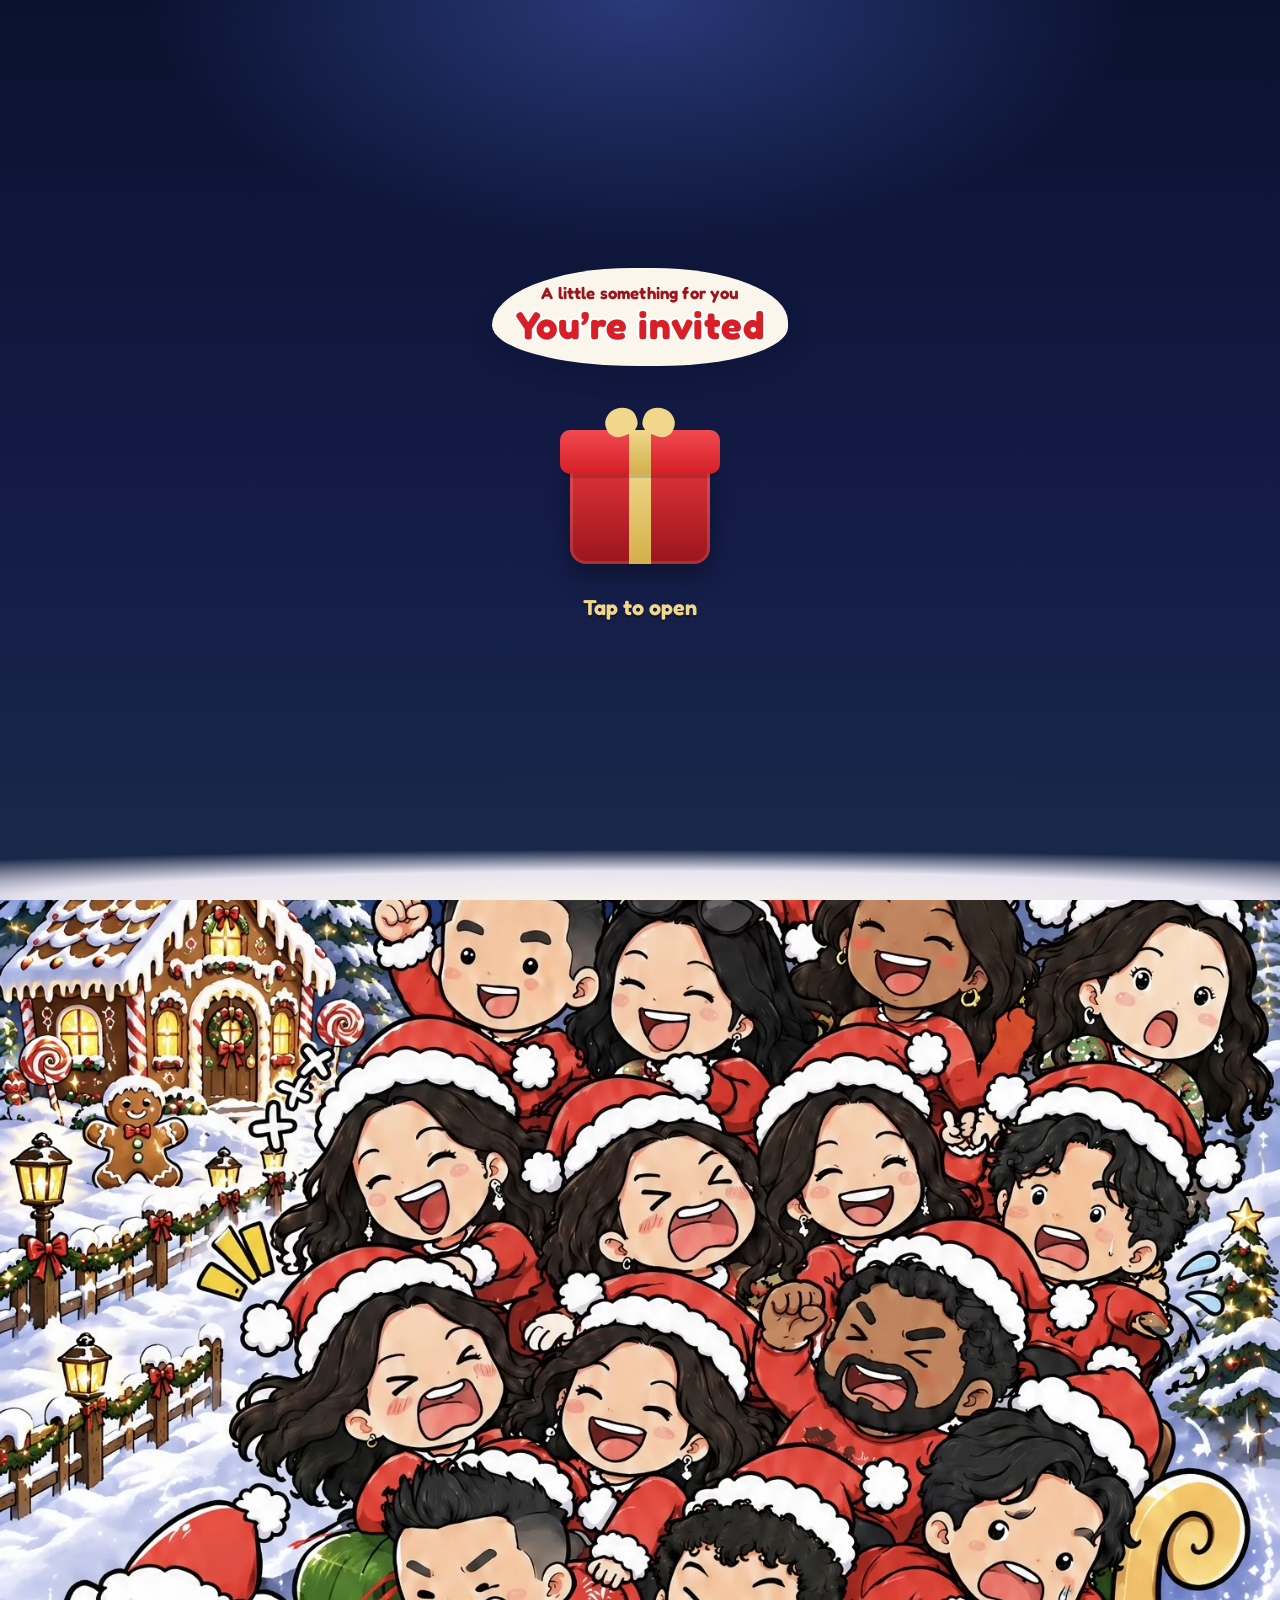
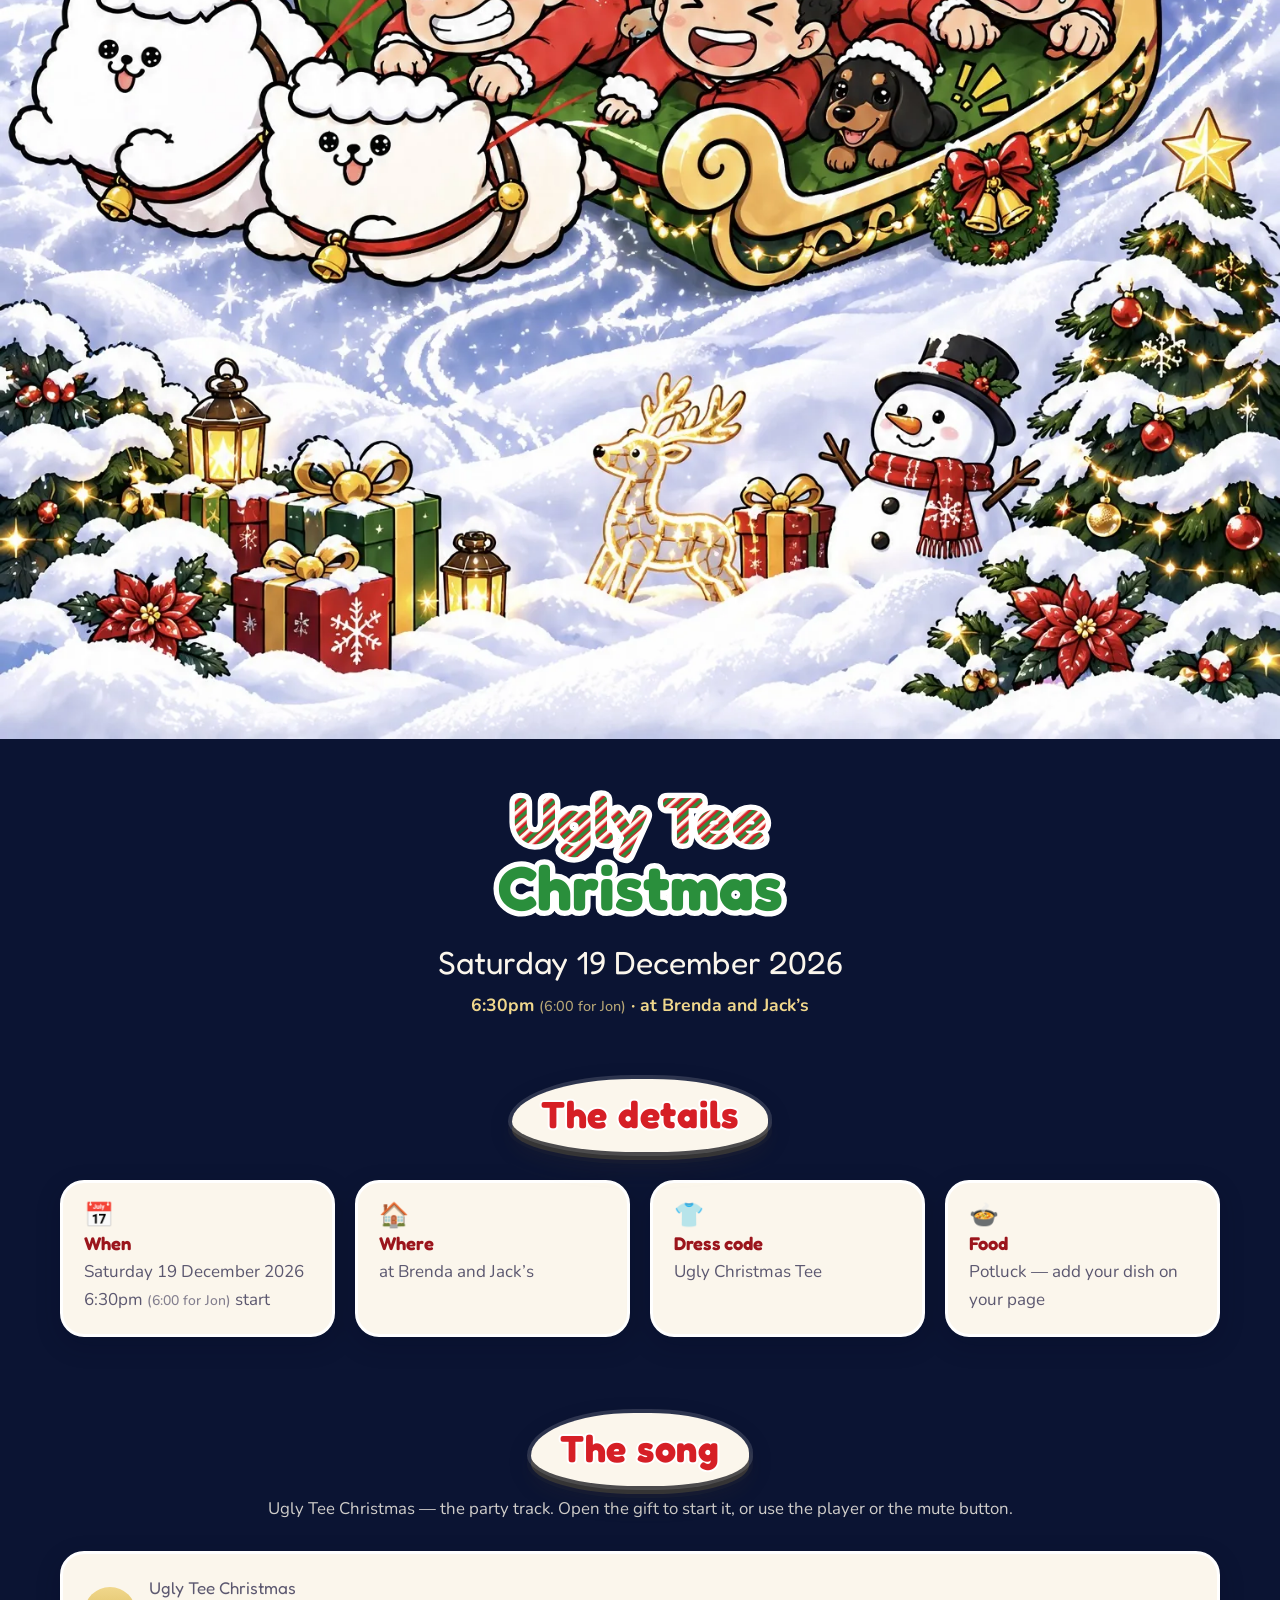
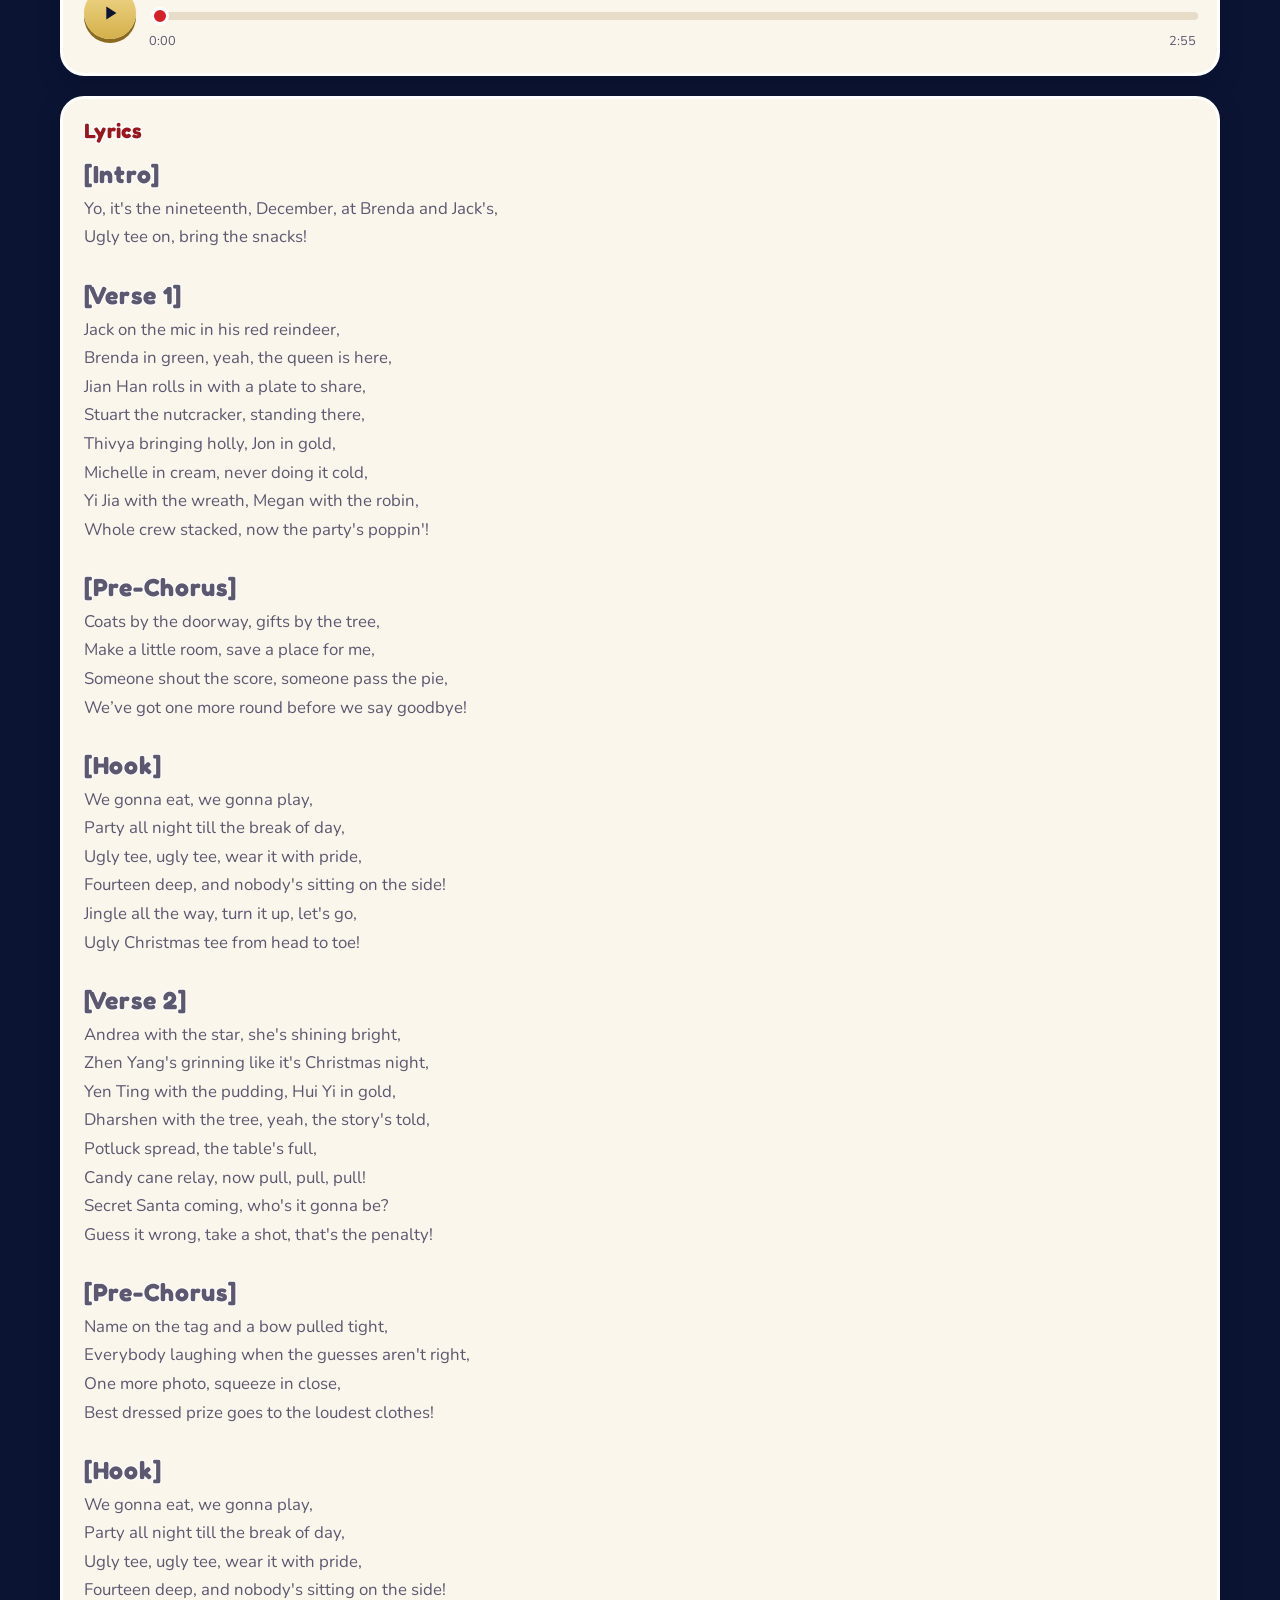
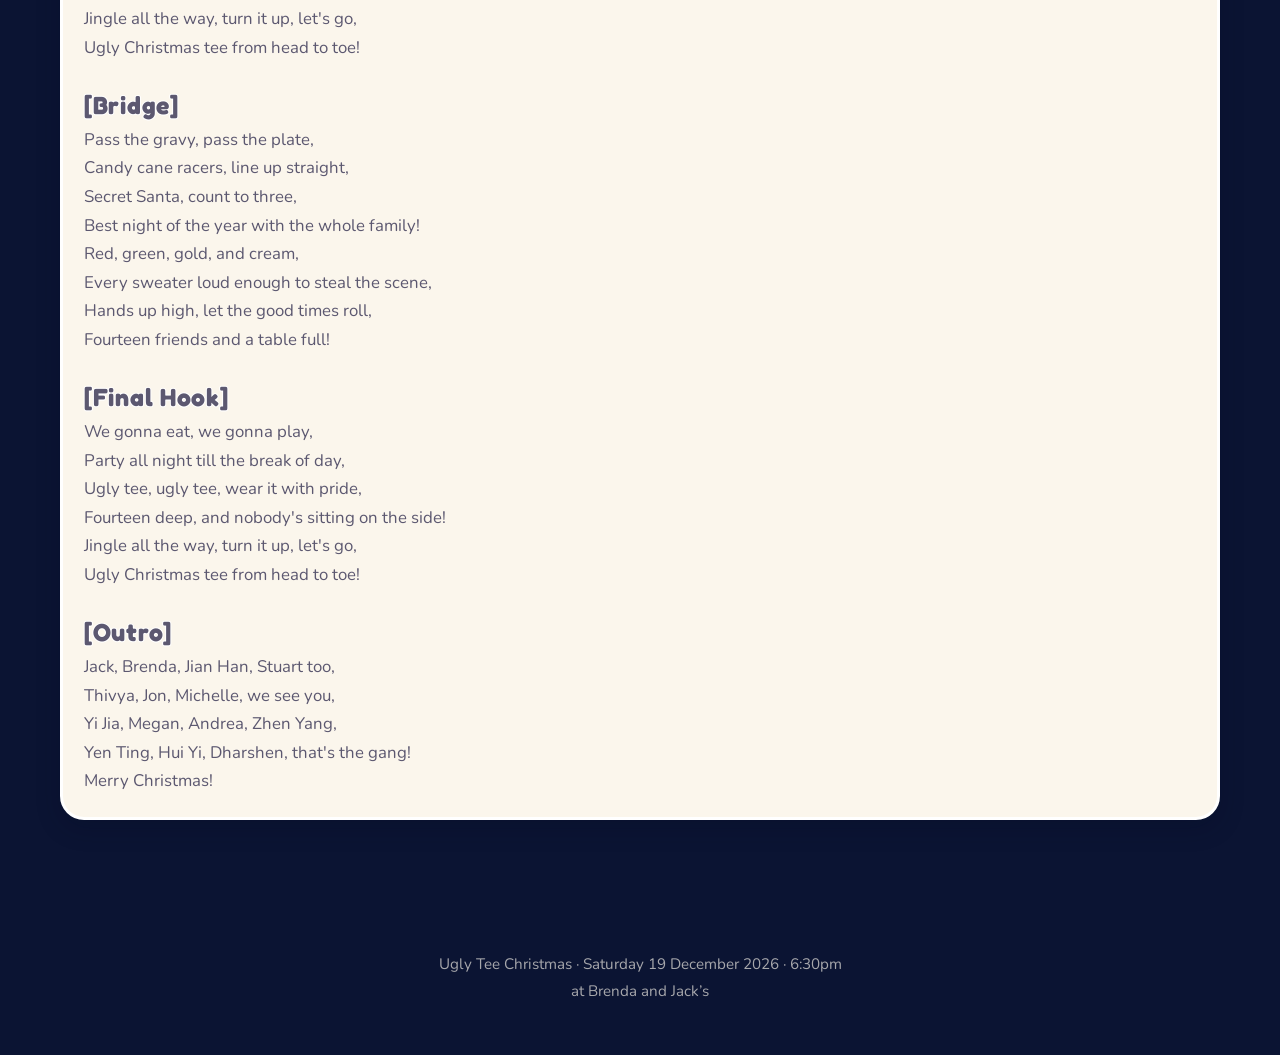
==== index.html @ 48833760 "Add collectible character cards and guest likes" ====
<!DOCTYPE html>
<html lang="en">
<head>
  <meta charset="utf-8">
  <meta name="viewport" content="width=device-width, initial-scale=1">
  <meta name="robots" content="noindex, nofollow">
  <link rel="canonical" href="https://jackkerhere.github.io/ugly-tee-xmas/">
  <meta name="theme-color" content="#0b1433">
  <title>Ugly Tee Christmas — 19 Dec 2026, 6:30pm, at Brenda and Jack’s</title>
  <meta name="description" content="You’re invited to an Ugly Christmas Tee potluck on Saturday 19 December 2026 at 6:30pm, at Brenda and Jack’s.">
  <meta property="og:type" content="website">
  <meta property="og:url" content="https://jackkerhere.github.io/ugly-tee-xmas/">
  <meta property="og:title" content="Ugly Tee Christmas — 19 Dec 2026, 6:30pm, at Brenda and Jack’s">
  <meta property="og:description" content="You’re invited to an Ugly Christmas Tee potluck on Saturday 19 December 2026 at 6:30pm, at Brenda and Jack’s.">
  <meta property="og:image" content="https://jackkerhere.github.io/ugly-tee-xmas/assets/images/og-sledge.jpg">
  <meta name="twitter:card" content="summary_large_image">
  <meta name="twitter:title" content="Ugly Tee Christmas — 19 Dec 2026, 6:30pm, at Brenda and Jack’s">
  <meta name="twitter:description" content="You’re invited to an Ugly Christmas Tee potluck on Saturday 19 December 2026 at 6:30pm, at Brenda and Jack’s.">
  <meta name="twitter:image" content="https://jackkerhere.github.io/ugly-tee-xmas/assets/images/og-sledge.jpg">
  <link rel="preconnect" href="https://fonts.googleapis.com">
  <link rel="preconnect" href="https://fonts.gstatic.com" crossorigin>
  <link href="https://fonts.googleapis.com/css2?family=Fredoka:wght@400;500;600;700&family=Nunito:ital,wght@0,400;0,600;0,700;1,400&display=swap" rel="stylesheet">
  <link rel="stylesheet" href="assets/css/styles.css?v=20261121-character-cards">
  <link rel="icon" href="assets/images/favicon.svg" type="image/svg+xml">
  <link rel="icon" href="assets/images/favicon-32.png" sizes="32x32" type="image/png">
  <link rel="apple-touch-icon" href="assets/images/apple-touch-icon.png">
</head>
<body class="page-home">
  <a class="skip" href="#main">Skip to content</a>
  <div class="sky" aria-hidden="true"></div>
  <div class="stars" aria-hidden="true"></div>
  <div class="snow" aria-hidden="true"></div>

  <div class="wrap">
  <div id="gift-screen" class="gift-screen" role="dialog" aria-label="Open your invitation">
    <div class="gift-ground" aria-hidden="true"></div>
    <div class="gift-inner">
      <div class="gift-cloud">
        <p class="display" id="gift-greeting" style="font-size:1.05rem;color:var(--red-deep);margin:0">A little something for you</p>
        <h2 class="outline-red" style="font-size:clamp(1.8rem,6vw,2.4rem);-webkit-text-stroke:4px #fff">You’re invited</h2>
      </div>
      <button class="gift-open" id="gift-open" type="button" aria-label="Tap to open your invitation">
        <div class="gift-box" aria-hidden="true">
          <span class="bow"></span>
          <span class="lid"></span>
          <span class="box-body"></span>
        </div>
        <span class="gift-cta">Tap to open</span>
      </button>
    </div>
  </div>
  <header class="site-header">
    <div class="nav-inner">
      <a class="brand" href="index.html">
        <img class="brand-mark" src="assets/images/favicon.svg" width="36" height="36" alt="">
        <span class="brand-name">Ugly Tee Christmas</span>
      </a>
      <nav class="site-nav" aria-label="Primary">
        <a href="index.html" aria-current="page">Home</a>
        <a href="itinerary.html">Itinerary</a>
        <a href="menu.html">Menu</a>
        <a href="game.html">Game</a>
        <a href="me.html">My page <span class="nav-unread" hidden></span><span class="soon">private</span></a>
      </nav>
    </div>
  </header>

  <main id="main">
    <section class="hero-bleed" id="home">
      <div class="poster-frame reveal">
        <picture>
          <source type="image/webp" srcset="assets/images/sledge-600.webp 600w, assets/images/sledge-800.webp 800w, assets/images/sledge-1200.webp 1200w, assets/images/sledge-1520.webp 1520w" sizes="100vw">
          <img src="assets/images/sledge-1520.jpg" srcset="assets/images/sledge-600.jpg 600w, assets/images/sledge-800.jpg 800w, assets/images/sledge-1200.jpg 1200w, assets/images/sledge-1520.jpg 1520w" sizes="100vw" width="1520" height="2688" alt="Illustrated night-sky poster: fourteen friends in Santa hats packed onto a gold sledge pulled by two fluffy white dogs, with candy-cane 12/19 and Merry Christmas lettering." draggable="false">
        </picture>
      </div>
    </section>

    <section class="section hero-intro">
      <div class="hero-copy reveal">
        <h1 class="wordmark">
          <span class="visually-hidden">Ugly Tee Christmas</span>
          <svg viewBox="0 0 680 230" role="img" aria-hidden="true">
            <defs>
              <pattern id="candy-fill" width="16" height="16" patternUnits="userSpaceOnUse" patternTransform="rotate(-42)">
                <rect width="16" height="16" fill="#d61f26"/>
                <rect width="16" height="5" fill="#fff8ee"/>
                <rect y="9" width="16" height="5" fill="#2a8f3c"/>
              </pattern>
            </defs>
            <text x="340" y="100" text-anchor="middle" font-family="Fredoka, Trebuchet MS, sans-serif" font-weight="700" font-size="96" stroke="#ffffff" stroke-width="16" paint-order="stroke fill" fill="url(#candy-fill)" stroke-linejoin="round">Ugly Tee</text>
            <text x="340" y="200" text-anchor="middle" font-family="Fredoka, Trebuchet MS, sans-serif" font-weight="700" font-size="92" stroke="#ffffff" stroke-width="16" paint-order="stroke fill" fill="#2a8f3c" stroke-linejoin="round">Christmas</text>
          </svg>
        </h1>
        <p class="hero-date">Saturday 19 December 2026</p>
        <p class="hero-meta"><span class="time-when">6:30pm <span class="time-note">(6:00 for Jon)</span></span> · at Brenda and Jack’s</p>
      </div>
    </section>

    <section class="section" id="details">
      <div class="section-head reveal">
        <div class="cloud-title"><h2 class="outline-red" style="-webkit-text-stroke:4px #fff">The details</h2></div>
      </div>
      <div class="grid-4">
        <article class="card reveal" data-delay="0"><p class="icon" aria-hidden="true">📅</p><h3>When</h3><p>Saturday 19 December 2026<br><span class="time-when">6:30pm <span class="time-note">(6:00 for Jon)</span></span> start</p></article>
        <article class="card reveal" data-delay="80"><p class="icon" aria-hidden="true">🏠</p><h3>Where</h3><p>at Brenda and Jack’s</p></article>
        <article class="card reveal" data-delay="160"><p class="icon" aria-hidden="true">👕</p><h3>Dress code</h3><p>Ugly Christmas Tee</p></article>
        <article class="card reveal" data-delay="240"><p class="icon" aria-hidden="true">🍲</p><h3>Food</h3><p>Potluck — add your dish on your page</p></article>
      </div>
    </section>


    <section class="section" id="song">
      <div class="section-head reveal">
        <div class="cloud-title"><h2 class="outline-red" style="-webkit-text-stroke:4px #fff">The song</h2></div>
        <p class="lede">Ugly Tee Christmas — the party track. Open the gift to start it, or use the player or the mute button.</p>
      </div>
      <div class="card player-card reveal">
        <div class="player">
          <button class="player-btn" id="play-btn" type="button" aria-label="Play song"></button>
          <div class="player-track">
            <p class="player-title">Ugly Tee Christmas</p>
            <input class="seek" id="seek" type="range" min="0" max="100" value="0" step="0.1" aria-label="Seek">
            <div class="times"><span id="time-cur">0:00</span><span id="time-dur">0:00</span></div>
          </div>
        </div>
        <p class="player-missing" id="player-missing" hidden></p>
      </div>
      <article class="card lyrics reveal">
        <h3 class="outline-green" style="font-size:1.3rem;-webkit-text-stroke:3px #fff;margin-bottom:0.6rem">Lyrics</h3>
        <div class="lyrics-body">
          <p class="lyrics-label">[Intro]</p>
          <p class="lyrics-stanza">Yo, it&#x27;s the nineteenth, December, at Brenda and Jack&#x27;s,<br>
          Ugly tee on, bring the snacks!</p>
          <p class="lyrics-label">[Verse 1]</p>
          <p class="lyrics-stanza">Jack on the mic in his red reindeer,<br>
          Brenda in green, yeah, the queen is here,<br>
          Jian Han rolls in with a plate to share,<br>
          Stuart the nutcracker, standing there,<br>
          Thivya bringing holly, Jon in gold,<br>
          Michelle in cream, never doing it cold,<br>
          Yi Jia with the wreath, Megan with the robin,<br>
          Whole crew stacked, now the party&#x27;s poppin&#x27;!</p>
          <p class="lyrics-label">[Pre-Chorus]</p>
          <p class="lyrics-stanza">Coats by the doorway, gifts by the tree,<br>
          Make a little room, save a place for me,<br>
          Someone shout the score, someone pass the pie,<br>
          We’ve got one more round before we say goodbye!</p>
          <p class="lyrics-label">[Hook]</p>
          <p class="lyrics-stanza">We gonna eat, we gonna play,<br>
          Party all night till the break of day,<br>
          Ugly tee, ugly tee, wear it with pride,<br>
          Fourteen deep, and nobody&#x27;s sitting on the side!<br>
          Jingle all the way, turn it up, let&#x27;s go,<br>
          Ugly Christmas tee from head to toe!</p>
          <p class="lyrics-label">[Verse 2]</p>
          <p class="lyrics-stanza">Andrea with the star, she&#x27;s shining bright,<br>
          Zhen Yang&#x27;s grinning like it&#x27;s Christmas night,<br>
          Yen Ting with the pudding, Hui Yi in gold,<br>
          Dharshen with the tree, yeah, the story&#x27;s told,<br>
          Potluck spread, the table&#x27;s full,<br>
          Candy cane relay, now pull, pull, pull!<br>
          Secret Santa coming, who&#x27;s it gonna be?<br>
          Guess it wrong, take a shot, that&#x27;s the penalty!</p>
          <p class="lyrics-label">[Pre-Chorus]</p>
          <p class="lyrics-stanza">Name on the tag and a bow pulled tight,<br>
          Everybody laughing when the guesses aren&#x27;t right,<br>
          One more photo, squeeze in close,<br>
          Best dressed prize goes to the loudest clothes!</p>
          <p class="lyrics-label">[Hook]</p>
          <p class="lyrics-stanza">We gonna eat, we gonna play,<br>
          Party all night till the break of day,<br>
          Ugly tee, ugly tee, wear it with pride,<br>
          Fourteen deep, and nobody&#x27;s sitting on the side!<br>
          Jingle all the way, turn it up, let&#x27;s go,<br>
          Ugly Christmas tee from head to toe!</p>
          <p class="lyrics-label">[Bridge]</p>
          <p class="lyrics-stanza">Pass the gravy, pass the plate,<br>
          Candy cane racers, line up straight,<br>
          Secret Santa, count to three,<br>
          Best night of the year with the whole family!<br>
          Red, green, gold, and cream,<br>
          Every sweater loud enough to steal the scene,<br>
          Hands up high, let the good times roll,<br>
          Fourteen friends and a table full!</p>
          <p class="lyrics-label">[Final Hook]</p>
          <p class="lyrics-stanza">We gonna eat, we gonna play,<br>
          Party all night till the break of day,<br>
          Ugly tee, ugly tee, wear it with pride,<br>
          Fourteen deep, and nobody&#x27;s sitting on the side!<br>
          Jingle all the way, turn it up, let&#x27;s go,<br>
          Ugly Christmas tee from head to toe!</p>
          <p class="lyrics-label">[Outro]</p>
          <p class="lyrics-stanza">Jack, Brenda, Jian Han, Stuart too,<br>
          Thivya, Jon, Michelle, we see you,<br>
          Yi Jia, Megan, Andrea, Zhen Yang,<br>
          Yen Ting, Hui Yi, Dharshen, that&#x27;s the gang!<br>
          Merry Christmas!</p>
        </div>
      </article>
    </section>
  </main>
  <footer class="site-footer">
    <p>Ugly Tee Christmas · Saturday 19 December 2026 · 6:30pm</p>
    <p>at Brenda and Jack’s</p>
  </footer>

  </div>
  <audio id="site-song" src="assets/song.mp3" preload="auto" loop playsinline></audio>
  <button type="button" class="mute-fab" id="mute-fab" hidden aria-label="Mute song" aria-pressed="false"></button>
  <div class="resume-bar" id="resume-song" hidden>
    <button type="button" class="btn btn-gold" id="resume-song-btn">Tap to keep the music going</button>
  </div>
  <script src="assets/js/data.js?v=20261121-character-cards" defer></script>
  <script src="assets/js/adapters/mock.js?v=20261121-character-cards" defer></script>
  <script src="assets/js/adapters/supabase.js?v=20261121-character-cards" defer></script>
  <script src="assets/js/game.js?v=20261121-character-cards" defer></script>
  <script src="assets/js/main.js?v=20261121-tv-slideshow" defer></script>
</body>
</html>
---- assets/css/styles.css ----
/* Ugly Tee Christmas — shared styles. Preview only, not published. */
:root {
  --navy: #0b1433;
  --navy-2: #151e45;
  --navy-3: #1c2758;
  --red: #d61f26;
  --red-deep: #9b151c;
  --green: #2a8f3c;
  --green-deep: #17632a;
  --gold: #d4b04a;
  --gold-bright: #f0d78c;
  --cream: #fbf6ec;
  --cream-2: #f3ead8;
  --ink: #1a1630;
  --muted: #5c5870;
  --white: #fff;
  --outline: #fff;
  --shadow: 0 16px 40px rgba(6, 10, 30, 0.35);
  --shadow-soft: 0 8px 24px rgba(6, 10, 30, 0.22);
  --radius: 24px;
  --radius-sm: 16px;
  --ease: cubic-bezier(0.25, 0.1, 0.25, 1);
  --header-h: 75px;
  --pad: clamp(0.85rem, 2.2vw, 1.75rem);
  --max: 95vw;
  --font-display: "Fredoka", "Trebuchet MS", "Segoe UI", sans-serif;
  --font-body: "Nunito", "Segoe UI", system-ui, sans-serif;
}

*, *::before, *::after { box-sizing: border-box; }
html { scroll-behavior: smooth; scroll-padding-top: calc(var(--header-h) + 12px); }
html, body { margin: 0; padding: 0; }
body {
  font-family: var(--font-body);
  font-size: 1.0625rem;
  line-height: 1.6;
  color: var(--cream);
  background: var(--navy);
  min-height: 100vh;
  overflow-x: hidden;
}
img { max-width: 100%; height: auto; display: block; }
a { color: var(--gold-bright); }
button, input, select, textarea { font: inherit; }
h1, h2, h3, .display {
  font-family: var(--font-display);
  font-weight: 650;
  line-height: 1.15;
  letter-spacing: 0.01em;
  margin: 0;
}

.skip {
  position: absolute;
  left: 12px;
  top: -40px;
  z-index: 100;
  background: var(--gold);
  color: var(--navy);
  padding: 8px 14px;
  border-radius: 8px;
  text-decoration: none;
}
.skip:focus { top: 12px; }

/* Night sky + stars + snow */
.sky {
  position: fixed;
  inset: 0;
  z-index: 0;
  pointer-events: none;
  background:
    radial-gradient(ellipse 80% 50% at 50% -10%, #2a3a7a 0%, transparent 60%),
    radial-gradient(circle at 82% 12%, rgba(240, 215, 140, 0.18), transparent 28%),
    linear-gradient(180deg, #0a1230 0%, #141c48 45%, #0e1838 100%);
}
.stars, .snow { position: fixed; inset: 0; pointer-events: none; z-index: 1; overflow: hidden; }
.star {
  position: absolute;
  width: 2px;
  height: 2px;
  background: #fff;
  border-radius: 50%;
  opacity: 0.75;
  box-shadow: 0 0 6px rgba(255,255,255,0.8);
}
.star.lg { width: 3px; height: 3px; }
.flake {
  position: absolute;
  top: -10px;
  color: rgba(255,255,255,0.85);
  font-size: 10px;
  animation: fall var(--dur, 14s) linear infinite;
  animation-delay: var(--delay, 0s);
  opacity: 0.7;
}
@keyframes fall {
  0% { transform: translate3d(0, -10vh, 0); opacity: 0; }
  10% { opacity: 0.7; }
  100% { transform: translate3d(var(--drift, 20px), 110vh, 0); opacity: 0.2; }
}

.wrap { position: relative; z-index: 2; }

/* Header / tabs */
.site-header {
  position: sticky;
  top: 0;
  z-index: 20;
  padding: 10px var(--pad) 12px;
  background: linear-gradient(180deg, rgba(11,20,51,0.92), rgba(11,20,51,0.78));
  backdrop-filter: blur(14px);
  -webkit-backdrop-filter: blur(14px);
  border-bottom: 1px solid rgba(212,176,74,0.18);
}
.nav-inner {
  max-width: var(--max);
  margin: 0 auto;
  display: flex;
  align-items: center;
  gap: 16px;
  min-height: 52px;
}
.brand {
  display: flex;
  align-items: center;
  gap: 10px;
  text-decoration: none;
  color: var(--cream);
  flex: 0 0 auto;
}
.brand-mark {
  width: 36px;
  height: 36px;
  border-radius: 10px;
}
.brand-name {
  font-family: var(--font-display);
  font-weight: 600;
  font-size: 0.95rem;
  color: var(--gold-bright);
  white-space: nowrap;
}
.site-nav {
  display: flex;
  flex-wrap: wrap;
  gap: 6px;
  margin-left: auto;
  justify-content: flex-end;
}
.site-nav a {
  display: inline-flex;
  align-items: center;
  justify-content: center;
  min-height: 44px;
  padding: 0 14px;
  border-radius: 999px;
  text-decoration: none;
  color: var(--cream);
  font-family: var(--font-display);
  font-weight: 500;
  font-size: 0.95rem;
  background: transparent;
  border: 1px solid transparent;
  transition: transform 200ms var(--ease), background 200ms var(--ease), color 200ms var(--ease), box-shadow 200ms var(--ease), border-color 200ms var(--ease);
}
.site-nav a:hover {
  transform: translateY(-2px);
  background: rgba(255,255,255,0.08);
  border-color: rgba(240,215,140,0.35);
}
.site-nav a:active { transform: scale(0.98); }
.site-nav a[aria-current="page"] {
  background: var(--cream);
  color: var(--navy);
  box-shadow: 0 4px 14px rgba(0,0,0,0.2);
}
.site-nav a:focus-visible,
.btn:focus-visible,
.gift-open:focus-visible,
.player-btn:focus-visible {
  outline: 3px solid var(--gold-bright);
  outline-offset: 3px;
}
.nav-unread {
  display: inline-flex;
  align-items: center;
  justify-content: center;
  min-width: 1.2rem;
  height: 1.2rem;
  margin-left: 6px;
  padding: 0 0.28rem;
  border-radius: 999px;
  background: var(--red);
  color: #fff;
  font-family: var(--font-display);
  font-size: 0.7rem;
  font-weight: 700;
  line-height: 1;
  box-shadow: 0 0 0 2px rgba(11, 20, 51, 0.35);
}
.nav-unread[hidden] { display: none; }
.site-nav a[aria-current="page"] .nav-unread {
  box-shadow: 0 0 0 2px #fff;
}
.soon {
  display: inline-block;
  margin-left: 6px;
  font-size: 0.65rem;
  letter-spacing: 0.06em;
  text-transform: uppercase;
  background: rgba(212,176,74,0.2);
  color: var(--gold-bright);
  border-radius: 999px;
  padding: 2px 7px;
  font-weight: 600;
}
.site-nav a[aria-current="page"] .soon {
  background: rgba(11,20,51,0.12);
  color: var(--red-deep);
}

/* Layout */
main { padding-bottom: 4rem; }
.section {
  max-width: var(--max);
  margin: 0 auto;
  padding: 3.25rem var(--pad) 1.5rem;
}
.section-head {
  display: flex;
  flex-direction: column;
  align-items: center;
  text-align: center;
  margin-bottom: 1.75rem;
  gap: 0.6rem;
}
.cloud-title {
  position: relative;
  display: inline-block;
  background: var(--cream);
  color: var(--ink);
  padding: 0.85rem 1.8rem 1rem;
  border-radius: 50% 48% 46% 52% / 62% 58% 42% 44%;
  box-shadow: var(--shadow-soft), 0 0 0 4px rgba(255,255,255,0.15);
  filter: drop-shadow(0 8px 0 rgba(212,176,74,0.25));
}
.cloud-title h2, .cloud-title h1 {
  font-size: clamp(1.6rem, 4vw, 2.35rem);
}
.lede {
  max-width: 54rem;
  margin: 0 auto;
  color: rgba(251,246,236,0.82);
  font-size: 1.05rem;
}

/* Outlined display type (poster-like) */
.outline-red, .outline-green, .outline-gold, .candy-text {
  font-family: var(--font-display);
  font-weight: 700;
  -webkit-text-stroke: 5px #fff;
  paint-order: stroke fill;
  letter-spacing: 0.02em;
}
.outline-red { color: var(--red); }
.outline-green { color: var(--green); }
.outline-gold { color: var(--gold); }
.candy-text {
  background: repeating-linear-gradient(
    -45deg,
    #d61f26 0 9px,
    #fff 9px 12px,
    #2a8f3c 12px 21px,
    #fff 21px 24px
  );
  -webkit-background-clip: text;
  background-clip: text;
  color: transparent;
  -webkit-text-fill-color: transparent;
  filter: drop-shadow(0 0 1px #fff) drop-shadow(0 2px 0 rgba(20,24,60,0.25));
  -webkit-text-stroke: 0;
}

/* Buttons */
.btn {
  display: inline-flex;
  align-items: center;
  justify-content: center;
  gap: 8px;
  min-height: 48px;
  padding: 0 1.25rem;
  border-radius: 999px;
  border: 2px solid transparent;
  text-decoration: none;
  font-family: var(--font-display);
  font-weight: 600;
  cursor: pointer;
  transition: transform 200ms var(--ease), box-shadow 200ms var(--ease), background 200ms var(--ease), color 200ms var(--ease);
}
.btn-gold {
  background: linear-gradient(180deg, var(--gold-bright), var(--gold));
  color: var(--navy);
  box-shadow: 0 6px 0 #8a6a1e, 0 10px 20px rgba(0,0,0,0.25);
}
.btn-gold:hover { transform: translateY(-2px); box-shadow: 0 8px 0 #8a6a1e, 0 14px 24px rgba(0,0,0,0.28); }
.btn-gold:active { transform: translateY(2px) scale(0.99); box-shadow: 0 3px 0 #8a6a1e; }
.btn-cream {
  background: var(--cream);
  color: var(--navy);
  box-shadow: 0 5px 0 #c9b896;
}
.btn-cream:hover { transform: translateY(-2px); }
.btn-cream:active { transform: translateY(2px) scale(0.99); }
.btn-ghost {
  background: rgba(255,255,255,0.08);
  color: var(--cream);
  border-color: rgba(240,215,140,0.45);
}
.btn-ghost:hover { background: rgba(255,255,255,0.14); transform: translateY(-2px); }
.btn[aria-disabled="true"], .btn:disabled {
  opacity: 0.7;
  cursor: not-allowed;
  transform: none !important;
}
.btn .arrow { transition: transform 200ms var(--ease); display: inline-block; }
.btn:hover .arrow { transform: translateX(4px); }

/* Cards */
.card {
  background: var(--cream);
  color: var(--ink);
  border-radius: var(--radius);
  padding: 1.25rem 1.3rem 1.35rem;
  box-shadow: var(--shadow-soft);
  border: 3px solid #fff;
}
.card h3 { font-size: 1.15rem; margin-bottom: 0.25rem; color: var(--red-deep); }
.card p { margin: 0; color: var(--muted); }
.card .icon { font-size: 1.5rem; line-height: 1; margin-bottom: 0.4rem; }
.grid-4, .grid-2 { display: grid; gap: 1rem; }
.grid-2 { grid-template-columns: 1fr; }
.grid-4 { grid-template-columns: 1fr 1fr; }

/* Full-width posters at natural aspect (no crop, no blur, no max-height) */
.hero-bleed {
  width: 100%;
  max-width: none;
  margin: 0;
  padding: 0;
}
.poster-frame {
  display: block;
  width: 100%;
  max-width: 100%;
  height: auto;
  margin: 0;
  aspect-ratio: 1520 / 2688;
  border: 0;
  border-radius: 0;
  overflow: hidden;
  box-shadow: none;
  background: #0b1433;
  cursor: default;
  pointer-events: none;
  user-select: none;
  -webkit-user-select: none;
  -webkit-tap-highlight-color: transparent;
  -webkit-touch-callout: none;
}
.poster-frame picture,
.poster-frame img {
  width: 100%;
  height: auto;
  max-width: 100%;
  display: block;
  object-fit: contain;
  object-position: center top;
  pointer-events: none;
  -webkit-user-drag: none;
  user-select: none;
}
.poster-wide { width: 100%; }
.hero-intro {
  text-align: center;
  padding-top: 2.25rem;
  padding-bottom: 0.5rem;
}
.hero-copy { margin: 0 auto; max-width: 46rem; }
.hero-date {
  font-family: var(--font-display);
  font-size: clamp(1.35rem, 4vw, 2rem);
  margin: 0.4rem 0 0.2rem;
}
.hero-meta { margin: 0; font-size: 1.1rem; color: var(--gold-bright); font-weight: 700; }

/* Placeholder notes */
.placeholder {
  margin-top: 0.85rem;
  padding: 0.85rem 1rem;
  border: 2px dashed rgba(155,21,28,0.35);
  border-radius: var(--radius-sm);
  background: repeating-linear-gradient(-45deg, rgba(214,31,38,0.05) 0 8px, transparent 8px 16px);
  color: var(--ink);
  font-size: 0.95rem;
}
.placeholder strong { color: var(--red-deep); }
.banner-demo {
  background: #fff3c4;
  color: #5a3b00;
  border: 2px solid var(--gold);
  border-radius: var(--radius-sm);
  padding: 0.75rem 1rem;
  margin: 0 auto 1.25rem;
  max-width: none;
  text-align: center;
  font-weight: 700;
}

/* Timeline */
.timeline { list-style: none; margin: 0 auto; padding: 0; max-width: none; width: 100%; }
.timeline li {
  position: relative;
  padding: 0 0 1.6rem 4.25rem;
}
.timeline li:last-child { padding-bottom: 0; }
.timeline li::before {
  content: "";
  position: absolute;
  left: 1.15rem;
  top: 1.1rem;
  bottom: -0.2rem;
  width: 3px;
  background: linear-gradient(180deg, var(--gold), rgba(212,176,74,0.15));
}
.timeline li:last-child::before { display: none; }
.dot {
  position: absolute;
  left: 0;
  top: 0.15rem;
  width: 2.4rem;
  height: 2.4rem;
  border-radius: 50%;
  background: linear-gradient(180deg, var(--gold-bright), var(--gold));
  color: var(--navy);
  display: flex;
  align-items: center;
  justify-content: center;
  font-family: var(--font-display);
  font-weight: 700;
  font-size: 0.95rem;
  box-shadow: 0 0 0 4px var(--navy), 0 0 0 6px var(--gold);
}
.time {
  font-family: var(--font-display);
  color: var(--gold-bright);
  font-weight: 600;
  font-size: 0.95rem;
}
.time-when { white-space: nowrap; }
.time-note {
  font-size: 0.82em;
  font-weight: 500;
  opacity: 0.75;
}
.timeline h3 { color: var(--cream); font-size: 1.25rem; margin: 0.1rem 0; }
.timeline p { margin: 0.15rem 0 0; color: rgba(251,246,236,0.78); }

/* Menu lists */
.menu-group { margin-bottom: 1.5rem; }
.menu-cat h3 { margin-top: 0 !important; }
.menu-list { width: 100%; }
.menu-item, .menu-slot { width: 100%; }
.menu-group h3 {
  font-size: 1.3rem;
  margin-bottom: 0.7rem;
  color: var(--gold-bright);
}
.menu-list { list-style: none; margin: 0; padding: 0; display: grid; gap: 0.7rem; }
.menu-item, .menu-slot {
  background: var(--cream);
  color: var(--ink);
  border-radius: var(--radius-sm);
  padding: 0.9rem 1.1rem;
  border: 3px solid #fff;
  display: flex;
  justify-content: space-between;
  align-items: baseline;
  gap: 1rem;
}
.menu-slot { border-style: dashed; border-color: rgba(255,255,255,0.55); background: rgba(251,246,236,0.72); color: var(--muted); font-style: italic; }
.menu-item .who { color: var(--red-deep); font-family: var(--font-display); font-weight: 600; white-space: nowrap; }
.host-note { margin-top: 0.5rem; color: rgba(251,246,236,0.8); }

/* Player + lyrics */
.player-card { max-width: none; width: 100%; margin: 0 auto 1.25rem; }
.player {
  display: flex;
  align-items: center;
  gap: 0.85rem;
}
.player-btn {
  width: 52px;
  height: 52px;
  border-radius: 50%;
  border: 0;
  background: linear-gradient(180deg, var(--gold-bright), var(--gold));
  color: var(--navy);
  cursor: pointer;
  box-shadow: 0 4px 0 #8a6a1e;
  flex: 0 0 auto;
  display: grid;
  place-items: center;
  transition: transform 200ms var(--ease);
}
.player-btn:hover { transform: scale(1.05); }
.player-btn:active { transform: scale(0.96); }
.player-track { flex: 1; }
.player-title { font-family: var(--font-display); margin: 0 0 0.35rem; }
.seek {
  -webkit-appearance: none;
  appearance: none;
  width: 100%;
  height: 8px;
  border-radius: 999px;
  background: #e6dcc8;
  outline: none;
}
.seek::-webkit-slider-thumb {
  -webkit-appearance: none;
  width: 18px;
  height: 18px;
  border-radius: 50%;
  background: var(--red);
  border: 3px solid #fff;
  cursor: pointer;
}
.times { display: flex; justify-content: space-between; font-size: 0.8rem; color: var(--muted); margin-top: 0.2rem; }
.lyrics {
  max-width: none;
  width: 100%;
  margin: 0 auto;
  font-size: 1.05rem;
  line-height: 1.7;
}
.lyrics-body { color: var(--ink); }
.lyrics-label {
  font-family: var(--font-display);
  font-weight: 700;
  font-size: clamp(1.25rem, 3.2vw, 1.55rem);
  color: var(--red);
  -webkit-text-stroke: 2px #fff;
  paint-order: stroke fill;
  letter-spacing: 0.03em;
  margin: 1.35rem 0 0.35rem;
  text-shadow: 0 1px 0 #fff, 0 0 0 #fff;
}
.lyrics-label:first-child { margin-top: 0.2rem; }
.lyrics-stanza {
  margin: 0 0 0.15rem;
  color: var(--ink);
}
.lyrics-stanza + .lyrics-label { margin-top: 1.35rem; }
.player-missing { margin: 0.6rem 0 0; color: var(--red-deep); }

/* Gift screen */
.gift-screen {
  position: fixed;
  inset: 0;
  z-index: 40;
  display: flex;
  align-items: center;
  justify-content: center;
  padding: 1.5rem;
  background:
    radial-gradient(ellipse 70% 50% at 50% 0%, #2a3a7a 0%, transparent 55%),
    linear-gradient(180deg, #0a1230, #141c48 60%, #1a2a4a);
  transition: opacity 600ms var(--ease), visibility 600ms var(--ease);
}
.gift-screen.is-away {
  opacity: 0;
  visibility: hidden;
  pointer-events: none;
}
body.is-open .gift-screen { pointer-events: none; }
.gift-inner { text-align: center; width: min(100%, 28rem); }
.gift-cloud {
  background: var(--cream);
  color: var(--ink);
  display: inline-block;
  padding: 1rem 1.5rem 1.15rem;
  border-radius: 50% 48% 46% 52% / 62% 58% 42% 44%;
  margin-bottom: 1.25rem;
  box-shadow: var(--shadow-soft);
}
.gift-cloud p { margin: 0.2rem 0 0; color: var(--muted); }
.gift-open {
  appearance: none;
  border: 0;
  background: transparent;
  cursor: pointer;
  color: var(--cream);
  width: 100%;
  padding: 0.5rem;
}
.gift-box { width: 180px; height: 180px; margin: 0 auto 1rem; position: relative; perspective: 600px; }
.box-body {
  position: absolute;
  left: 20px;
  right: 20px;
  bottom: 10px;
  height: 100px;
  background: linear-gradient(180deg, #e0333a, var(--red-deep));
  border-radius: 10px 10px 16px 16px;
  box-shadow: 0 12px 24px rgba(0,0,0,0.35), inset 0 0 0 3px rgba(255,255,255,0.12);
}
.box-body::before, .lid::before {
  content: "";
  position: absolute;
  left: 50%;
  top: 0;
  width: 22px;
  height: 100%;
  transform: translateX(-50%);
  background: linear-gradient(180deg, var(--gold-bright), var(--gold));
}
.lid {
  position: absolute;
  left: 10px;
  right: 10px;
  top: 36px;
  height: 44px;
  background: linear-gradient(180deg, #ef4a50, var(--red));
  border-radius: 10px;
  transform-origin: left center;
  box-shadow: 0 4px 0 rgba(0,0,0,0.15);
  transition: transform 700ms var(--ease);
  z-index: 2;
}
.bow {
  position: absolute;
  left: 50%;
  top: 10px;
  width: 70px;
  height: 36px;
  transform: translateX(-50%);
  z-index: 3;
  transition: transform 700ms var(--ease);
}
.bow::before, .bow::after {
  content: "";
  position: absolute;
  top: 4px;
  width: 32px;
  height: 28px;
  background: var(--gold-bright);
  border-radius: 50% 50% 40% 40%;
}
.bow::before { left: 0; transform: rotate(-20deg); }
.bow::after { right: 0; transform: rotate(20deg); }
.gift-open.is-opening .lid { transform: translateY(-28px) rotate(-28deg); }
.gift-open.is-opening .bow { transform: translate(-50%, -36px) rotate(-12deg); }
.gift-cta {
  font-family: var(--font-display);
  font-size: 1.35rem;
  font-weight: 650;
  color: var(--gold-bright);
  text-shadow: 0 2px 0 rgba(0,0,0,0.3);
  transition: transform 200ms var(--ease), color 200ms var(--ease);
}
.gift-open:hover .gift-cta { transform: translateY(-2px); color: #fff; }
.gift-ground {
  position: absolute;
  left: 0; right: 0; bottom: 0;
  height: 90px;
  background: radial-gradient(120% 80% at 50% 100%, #f7f3ea 0%, #e8e4f0 40%, transparent 70%);
  pointer-events: none;
}

/* Guest / me page */
.hi {
  display: flex;
  flex-direction: column;
  align-items: center;
  gap: 0.55rem;
  font-size: clamp(2rem, 6vw, 3rem);
  text-align: center;
  margin-bottom: 0.5rem;
}
.hi .who-face-wrap { width: 7.75rem; max-width: 7.75rem; }

.secret-grid { display: grid; gap: 1rem; }
.secret-card h3 { margin-bottom: 0.35rem; line-height: 1.3; overflow-wrap: anywhere; }
.secret-card .for {
  font-family: var(--font-display);
  font-size: 1.6rem;
  color: var(--navy);
  display: inline;
}
.secret-card .hint {
  margin: 0.4rem 0 0;
  color: var(--muted);
  font-size: 0.95rem;
  line-height: 1.4;
}
.form label { display: block; font-weight: 700; font-family: var(--font-display); margin: 0.8rem 0 0.3rem; }
.form input[type="text"], .form select, .form textarea {
  width: 100%;
  min-height: 48px;
  border-radius: 14px;
  border: 2px solid #e0d4bf;
  background: #fff;
  padding: 0.6rem 0.85rem;
  color: var(--ink);
  transition: border-color 200ms var(--ease), box-shadow 200ms var(--ease);
}
.form textarea { min-height: 90px; resize: vertical; }
.form input:focus, .form select:focus, .form textarea:focus {
  outline: none;
  border-color: var(--gold);
  box-shadow: 0 0 0 4px rgba(212,176,74,0.28);
}
.form-actions { margin-top: 1.1rem; display: flex; flex-wrap: wrap; gap: 0.6rem; }
.form-status { margin: 0.8rem 0 0; font-weight: 700; color: var(--green-deep); }
.gate { text-align: center; max-width: 32rem; margin: 2rem auto; }
.gate .card { padding: 2rem 1.5rem; }
.pin-gate { text-align: center; max-width: 26rem; margin: 1.5rem auto 2rem; }
.pin-gate .card { padding: 2rem 1.25rem 1.6rem; }
.pin-gate h1 { font-size: clamp(1.6rem, 5vw, 2.1rem); margin: 0 0 0.4rem; }
.pin-lead { margin: 0.3rem 0 0; color: var(--muted); }
.pin-warn {
  margin: 0.7rem 0 0;
  color: var(--red-deep);
  font-weight: 700;
}
.who-gate { width: 100%; max-width: 54rem; margin: 0 auto 2rem; }
.who-gate .lede { margin-top: 0.15rem; }
.who-grid {
  display: grid;
  grid-template-columns: 1fr 1fr;
  gap: 0.65rem;
  width: 100%;
  max-width: 100%;
}
.who-tile {
  display: flex;
  flex-direction: column;
  align-items: center;
  justify-content: flex-start;
  gap: 0.4rem;
  width: 100%;
  min-width: 0;
  padding: 0.65rem 0.5rem 0.7rem;
  border: 3px solid #fff;
  border-radius: var(--radius-sm);
  background: var(--cream);
  color: var(--navy);
  box-shadow: var(--shadow-soft);
  font-family: var(--font-display);
  cursor: pointer;
  text-align: center;
  transition: transform 200ms var(--ease), box-shadow 200ms var(--ease), background 200ms var(--ease);
}
.who-tile:hover { transform: translateY(-2px); box-shadow: 0 8px 20px rgba(6,10,30,0.22); }
.who-tile:active { transform: scale(0.99); }
.who-tile:focus-visible { outline: 3px solid var(--gold); outline-offset: 2px; }
.who-face-wrap {
  position: relative;
  width: 86%;
  max-width: 11.5rem;
  aspect-ratio: 1;
  flex: 0 0 auto;
  min-width: 0;
}
.who-face-wrap.is-large {
  width: min(58%, 11rem);
  max-width: 11rem;
  margin: 0 auto 0.85rem;
}
.hi .who-face-wrap.is-large {
  width: 7.75rem;
  max-width: 7.75rem;
  margin: 0;
}
.who-face,
.who-face picture,
.who-face img {
  width: 100%;
  height: auto;
  aspect-ratio: 1;
  display: block;
  max-width: 100%;
}
.who-face {
  border-radius: 22%;
  overflow: hidden;
  background: #fff;
  border: 3px solid #fff;
  box-shadow: 0 4px 12px rgba(6, 10, 30, 0.16);
}
.who-face.is-placeholder {
  display: flex;
  align-items: center;
  justify-content: center;
  height: 100%;
  font-size: clamp(2.4rem, 12vw, 3.4rem);
  line-height: 1;
  background: linear-gradient(180deg, #e8f6ea 0%, #d7efdc 100%);
}
.who-lock {
  position: absolute;
  right: 0.05rem;
  bottom: 0.05rem;
  width: 1.45rem;
  height: 1.45rem;
  border-radius: 50%;
  background: var(--navy);
  color: var(--gold-bright);
  display: flex;
  align-items: center;
  justify-content: center;
  font-size: 0.78rem;
  line-height: 1;
  border: 2px solid #fff;
  box-shadow: 0 2px 6px rgba(6, 10, 30, 0.25);
  z-index: 1;
}
.who-name {
  font-weight: 700;
  font-size: clamp(0.95rem, 3.6vw, 1.15rem);
  line-height: 1.25;
  overflow-wrap: anywhere;
  max-width: 100%;
}
.who-claimed {
  font-family: var(--font-body);
  font-size: 0.75rem;
  font-weight: 700;
  line-height: 1.3;
  color: var(--muted);
  max-width: 100%;
}
.who-tile.is-claimed {
  background: #efe7d6;
  box-shadow: none;
}
.who-tile.is-claimed .who-face { opacity: 0.55; filter: grayscale(0.22); }
.who-tile.is-claimed:hover { background: #e8dfcc; }
.who-test {
  font-family: var(--font-body);
  font-size: 0.7rem;
  font-weight: 700;
  letter-spacing: 0.06em;
  text-transform: uppercase;
  color: var(--green-deep);
  background: #e4f3e6;
  border: 1px solid rgba(42, 143, 60, 0.35);
  border-radius: 999px;
  padding: 0.08rem 0.45rem;
  line-height: 1.2;
}
.who-tile.is-test { border-color: #cfe8d3; }

@media (min-width: 800px) {
  .who-grid { grid-template-columns: repeat(3, 1fr); gap: 0.85rem; }
}
@media (min-width: 1280px) {
  .who-grid { grid-template-columns: repeat(4, 1fr); }
}

.pin-boxes {
  display: flex;
  justify-content: center;
  gap: clamp(0.28rem, 1.6vw, 0.5rem);
  margin: 1.35rem 0 0.85rem;
}
.pin-boxes input {
  width: clamp(2.15rem, 11vw, 2.7rem);
  height: clamp(2.7rem, 13vw, 3.3rem);
  text-align: center;
  font-family: var(--font-display);
  font-size: 1.55rem;
  font-weight: 700;
  border: 3px solid var(--gold);
  border-radius: 12px;
  background: var(--cream);
  color: var(--navy);
  caret-color: var(--red);
  box-shadow: 0 3px 0 rgba(138, 106, 30, 0.35);
}
.pin-boxes input:focus {
  outline: none;
  border-color: var(--red);
  box-shadow: 0 0 0 4px rgba(214, 31, 38, 0.22);
}
.pin-error {
  min-height: 1.4em;
  margin: 0.35rem 0 0;
  color: var(--red-deep);
  font-weight: 700;
}
.pin-error[hidden] { display: none; }
.logout-line { text-align: center; margin: 1.25rem 0 0; }

.logout-line a { color: var(--gold-bright); font-weight: 700; }

/* Logged-in My page sub-tabs */
body.has-me-subnav main.section { padding-top: 0.75rem; }
.me-subnav {
  position: sticky;
  top: var(--header-h);
  z-index: 19;
  width: auto;
  max-width: none;
  margin: 0 calc(-1 * var(--pad)) 1.15rem;
  padding: 0.55rem var(--pad);
  background: linear-gradient(180deg, rgba(11,20,51,0.96), rgba(11,20,51,0.88));
  backdrop-filter: blur(14px);
  -webkit-backdrop-filter: blur(14px);
  border-bottom: 1px solid rgba(212,176,74,0.18);
}
.me-segments {
  display: grid;
  grid-template-columns: 1fr 1fr 1.2fr;
  gap: 4px;
  width: 100%;
  max-width: 40rem;
  margin: 0 auto;
  padding: 4px;
  background: var(--cream);
  border: 3px solid #fff;
  border-radius: 18px;
  box-shadow: var(--shadow-soft);
}
.me-tab {
  position: relative;
  min-width: 0;
  min-height: 52px;
  padding: 0.45rem 0.4rem;
  border: 0;
  border-radius: 12px;
  background: transparent;
  color: var(--navy);
  font-family: var(--font-display);
  font-weight: 650;
  font-size: clamp(0.76rem, 3vw, 0.98rem);
  line-height: 1.2;
  white-space: normal;
  overflow-wrap: anywhere;
  text-align: center;
  cursor: pointer;
}
.me-tab:hover { background: rgba(212, 176, 74, 0.18); }
.me-tab:focus-visible { outline: 3px solid var(--gold); outline-offset: 2px; }
.me-tab[aria-selected="true"] {
  background: linear-gradient(180deg, var(--gold-bright), var(--gold));
  box-shadow: 0 3px 0 #8a6a1e;
}
.me-tab-badge {
  position: absolute;
  top: 0.12rem;
  right: 0.12rem;
  min-width: 1.2rem;
  height: 1.2rem;
  padding: 0 0.28rem;
  border-radius: 999px;
  background: var(--red);
  color: #fff;
  font-family: var(--font-display);
  font-size: 0.7rem;
  font-weight: 700;
  line-height: 1;
  display: inline-flex;
  align-items: center;
  justify-content: center;
  box-shadow: 0 0 0 2px #fff;
}
.me-tab-badge[hidden] { display: none; }
.me-lede { margin-bottom: 1.15rem; }
.me-panel { width: 100%; max-width: 100%; }
.me-panel[hidden] { display: none; }
.person-card {
  text-align: center;
  width: 100%;
  max-width: 28rem;
  margin: 0 auto 1.25rem;
  padding: 1.4rem 1.2rem 1.3rem;
}
.person-card .who-face-wrap.is-large {
  width: min(58%, 11rem);
  max-width: 11rem;
  margin: 0 auto 0.85rem;
}
.person-card .hint {
  margin: 0.7rem auto 0;
  max-width: 22rem;
  text-align: left;
  font-size: 1rem;
  line-height: 1.45;
  color: var(--ink);
}

.budget-badge {
  display: inline-block;
  margin: 0.55rem 0 0.15rem;
  padding: 0.28rem 0.7rem;
  border-radius: 999px;
  background: #e4f3e6;
  border: 2px solid rgba(42, 143, 60, 0.35);
  color: var(--green-deep);
  font-family: var(--font-display);
  font-weight: 650;
  font-size: 0.95rem;
  line-height: 1.2;
}
.budget-badge strong { font-weight: 700; }


/* Secret Santa chat */
.ss-chat { width: 100%; max-width: 100%; }
.wishlist-card { margin-top: 0.25rem; }
.chat-panel {
  width: 100%;
  max-width: 100%;
  padding: 0.85rem 0.85rem 1rem;
  overflow: hidden;
}
.chat-tabs {
  display: grid;
  grid-template-columns: 1fr 1fr;
  gap: 0.45rem;
  margin: 0 0 0.85rem;
  width: 100%;
  max-width: 100%;
}
.chat-tab {
  position: relative;
  min-width: 0;
  min-height: 48px;
  padding: 0.55rem 0.45rem;
  border: 2px solid #e0d4bf;
  border-radius: 16px;
  background: #fff;
  color: var(--navy);
  font-family: var(--font-display);
  font-weight: 650;
  font-size: clamp(0.78rem, 3.1vw, 0.95rem);
  line-height: 1.25;
  white-space: normal;
  overflow-wrap: anywhere;
  text-align: center;
  cursor: pointer;
  transition: background 200ms var(--ease), border-color 200ms var(--ease), color 200ms var(--ease), transform 200ms var(--ease);
}
.chat-tab:hover { transform: translateY(-1px); border-color: var(--gold); }
.chat-tab:focus-visible { outline: 3px solid var(--gold); outline-offset: 2px; }
.chat-tab-badge,
.me-tab-badge {
  position: absolute;
  top: 0.12rem;
  right: 0.12rem;
  min-width: 1.2rem;
  height: 1.2rem;
  padding: 0 0.28rem;
  border-radius: 999px;
  background: var(--red);
  color: #fff;
  font-family: var(--font-display);
  font-size: 0.7rem;
  font-weight: 700;
  line-height: 1;
  display: inline-flex;
  align-items: center;
  justify-content: center;
  box-shadow: 0 0 0 2px #fff;
  z-index: 1;
}
.chat-tab-badge[hidden],
.me-tab-badge[hidden] { display: none; }
.chat-tab[aria-selected="true"] {
  background: linear-gradient(180deg, var(--gold-bright), var(--gold));
  border-color: #8a6a1e;
  color: var(--navy);
  box-shadow: 0 3px 0 #8a6a1e;
}
.chat-peer { margin: 0 0 0.7rem; }
.chat-peer-name {
  font-family: var(--font-display);
  font-weight: 700;
  font-size: 1.15rem;
  color: var(--navy);
  margin: 0;
}
.chat-peer-note { margin: 0.2rem 0 0; font-size: 0.95rem; }
.peer-wish {
  margin-top: 0.65rem;
  padding: 0.7rem 0.85rem;
  background: #fff;
  border: 2px dashed rgba(42, 143, 60, 0.45);
  border-radius: var(--radius-sm);
}
.peer-wish h3 {
  font-size: 0.95rem;
  margin: 0 0 0.2rem;
  color: var(--green-deep);
}
.peer-wish p {
  margin: 0;
  color: var(--ink);
  overflow-wrap: anywhere;
}
.chat-log {
  width: 100%;
  max-width: 100%;
  min-height: 14rem;
  max-height: min(50vh, 26rem);
  overflow-x: hidden;
  overflow-y: auto;
  padding: 0.4rem 0.15rem 0.6rem;
  background: linear-gradient(180deg, #fff 0%, #f7f1e3 100%);
  border: 2px solid #e0d4bf;
  border-radius: var(--radius-sm);
}
.chat-empty { text-align: center; color: var(--muted); margin: 2.2rem 0.75rem; }
.bubble-row {
  display: flex;
  width: 100%;
  max-width: 100%;
  margin: 0.45rem 0;
}
.bubble-row.me { justify-content: flex-end; }
.bubble-row.them { justify-content: flex-start; }
.bubble {
  max-width: min(85%, 28rem);
  min-width: 0;
  padding: 0.55rem 0.8rem 0.45rem;
  border-radius: 18px;
  overflow-wrap: anywhere;
  word-break: break-word;
}
.bubble-row.them .bubble {
  background: #fff;
  border: 2px solid #e0d4bf;
  border-bottom-left-radius: 6px;
  color: var(--ink);
}
.bubble-row.me .bubble {
  background: linear-gradient(180deg, #ffe08a, var(--gold));
  border: 2px solid #c9a43a;
  border-bottom-right-radius: 6px;
  color: var(--navy);
}
.bubble-author {
  margin: 0 0 0.15rem;
  font-family: var(--font-display);
  font-weight: 700;
  font-size: 0.82rem;
  color: var(--red-deep);
}
.bubble-row.me .bubble-author { color: var(--green-deep); text-align: right; }
.bubble-text { margin: 0; color: inherit; white-space: pre-wrap; }
.bubble-time {
  margin: 0.25rem 0 0;
  font-size: 0.75rem;
  color: var(--muted);
}
.bubble-row.me .bubble-time { text-align: right; }
.chat-prompts {
  display: flex;
  flex-wrap: wrap;
  gap: 0.4rem;
  margin: 0.7rem 0 0.55rem;
}
.chat-prompts[hidden] { display: none; }
.prompt-chip {
  min-height: 40px;
  padding: 0.3rem 0.75rem;
  border-radius: 999px;
  border: 2px solid var(--gold);
  background: var(--cream);
  color: var(--navy);
  font-family: var(--font-display);
  font-weight: 600;
  font-size: 0.92rem;
  cursor: pointer;
  transition: transform 200ms var(--ease), background 200ms var(--ease);
}
.prompt-chip:hover { transform: translateY(-1px); background: var(--gold-bright); }
.prompt-chip:focus-visible { outline: 3px solid var(--gold); outline-offset: 2px; }
.prompt-chip:active { transform: scale(0.98); }
.chat-compose {
  display: flex;
  align-items: flex-end;
  gap: 0.5rem;
  margin-top: 0.55rem;
  width: 100%;
  max-width: 100%;
}
.chat-compose textarea {
  flex: 1 1 auto;
  min-width: 0;
  width: auto;
  min-height: 48px;
  max-height: 8rem;
  resize: none;
  border-radius: 16px;
  border: 2px solid #e0d4bf;
  background: #fff;
  padding: 0.65rem 0.85rem;
  color: var(--ink);
  transition: border-color 200ms var(--ease), box-shadow 200ms var(--ease);
}
.chat-compose textarea:focus {
  outline: none;
  border-color: var(--gold);
  box-shadow: 0 0 0 4px rgba(212,176,74,0.28);
}
.chat-compose .btn { flex: 0 0 auto; }
.chat-status { margin: 0.55rem 0 0; font-weight: 700; }

@media (min-width: 800px) {
  .chat-panel { padding: 1.1rem 1.2rem 1.2rem; }
  .chat-log { min-height: 16rem; }
}


/* Footer */
.site-footer {
  position: relative;
  z-index: 2;
  text-align: center;
  padding: 2.5rem var(--pad) 3rem;
  color: rgba(251,246,236,0.65);
  font-size: 0.95rem;
}
.site-footer p { margin: 0.2rem 0; }

/* Scroll reveal */
.reveal { opacity: 0; transform: translateY(16px); }
.reveal.is-in { opacity: 1; transform: none; transition: opacity 550ms var(--ease), transform 550ms var(--ease); }

/* Hide gift-related when already open pages without gift */
body.no-gift .gift-screen { display: none; }

@media (min-width: 800px) {
  .grid-4 { grid-template-columns: repeat(4, 1fr); gap: 1.25rem; }
  .grid-2, .secret-grid { grid-template-columns: 1fr 1fr; gap: 1.25rem; }
  .brand-name { font-size: 1.05rem; }
  .hero-copy { max-width: 52rem; }
  .timeline {
    display: grid;
    grid-template-columns: repeat(auto-fit, minmax(11.5rem, 1fr));
    gap: 1.25rem;
    max-width: none;
  }
  .timeline li {
    padding: 1.1rem 1.15rem 1.2rem 1.15rem;
    background: rgba(251,246,236,0.08);
    border: 1px solid rgba(212,176,74,0.22);
    border-radius: var(--radius);
    box-shadow: var(--shadow-soft);
  }
  .timeline li::before { display: none; }
  .timeline li:last-child { padding-bottom: 1.2rem; }
  .dot { position: relative; left: 0; top: 0; margin-bottom: 0.65rem; }
  .menu-cats {
    display: grid;
    grid-template-columns: 1fr 1fr;
    gap: 1.1rem 1.5rem;
    align-items: start;
  }
  #drinks .menu-list { grid-template-columns: 1fr 1fr; }
  .menu-groups, #menu-root { width: 100%; }
}
@media (min-width: 1280px) {
  .menu-cats { grid-template-columns: repeat(3, 1fr); }
  #drinks .menu-list { grid-template-columns: 1fr 1fr 1fr; }
}

@media (max-width: 799px) {
  .brand { display: none; }
  .soon { display: none; }
  .nav-inner { justify-content: stretch; }
  .site-nav {
    width: 100%;
    margin-left: 0;
    flex-wrap: nowrap;
    justify-content: space-between;
    gap: 4px;
  }
  .site-nav a {
    flex: 1 1 0;
    padding: 0 6px;
    font-size: 0.88rem;
    white-space: nowrap;
  }
  .site-header { padding-left: 0.7rem; padding-right: 0.7rem; }
  .hero-copy { padding: 0 0.85rem; }
}
.wordmark {
  display: block;
  width: min(100%, 460px);
  margin: 0 auto 0.35rem;
}
.wordmark svg { width: 100%; height: auto; overflow: visible; display: block; }
.visually-hidden {
  position: absolute;
  width: 1px; height: 1px;
  padding: 0; margin: -1px;
  overflow: hidden; clip: rect(0,0,0,0);
  white-space: nowrap; border: 0;
}
.menu-slot {
  background: rgba(251,246,236,0.9);
  color: #6a6578;
}

@media (prefers-reduced-motion: reduce) {
  html { scroll-behavior: auto; }
  *, *::before, *::after {
    animation: none !important;
    transition: none !important;
  }
  .reveal { opacity: 1; transform: none; }
  .flake { display: none; }
  .gift-open.is-opening .lid, .gift-open.is-opening .bow { transform: none; }
}

body:not(.is-open):not(.no-gift) { overflow: hidden; height: 100vh; }
body:not(.is-open):not(.no-gift) .skip { visibility: hidden; }
.menu-group h2 { font-size: 1.3rem; margin: 0 0 0.7rem; color: var(--gold-bright); }
html.is-shot .skip { display: none !important; }
html.is-shot, html.is-shot * { cursor: none !important; }
html.is-shot { scrollbar-width: none; }
html.is-shot::-webkit-scrollbar, html.is-shot *::-webkit-scrollbar { display: none; }
html.is-shot .flake { display: none !important; animation: none !important; }
html.is-shot .reveal { opacity: 1; transform: none; }
html.is-shot .mute-fab, html.is-shot .resume-bar { display: none !important; }

html.is-shot *, html.is-shot *::before, html.is-shot *::after {
  animation-play-state: paused !important;
}

/* Floating mute control — stays on screen, including during tab switches */
.mute-fab {
  position: fixed;
  right: max(12px, env(safe-area-inset-right, 12px));
  bottom: max(16px, env(safe-area-inset-bottom, 16px));
  z-index: 25;
  width: 52px;
  height: 52px;
  border-radius: 50%;
  border: 3px solid #fff;
  background: linear-gradient(180deg, var(--gold-bright), var(--gold));
  color: var(--navy);
  box-shadow: 0 6px 0 #8a6a1e, 0 12px 24px rgba(0,0,0,0.28);
  cursor: pointer;
  display: none;
  place-items: center;
  padding: 0;
  transition: transform 200ms var(--ease), box-shadow 200ms var(--ease);
}
.mute-fab.is-on { display: grid; }
.mute-fab:hover { transform: translateY(-2px) scale(1.04); }
.mute-fab:active { transform: scale(0.96); }
.mute-fab svg { display: block; }
.resume-bar {
  position: fixed;
  left: 0;
  right: 0;
  bottom: 0;
  z-index: 26;
  display: none;
  justify-content: center;
  padding: 12px 16px calc(12px + env(safe-area-inset-bottom, 0px));
  background: linear-gradient(180deg, transparent, rgba(11,20,51,0.92));
}
.resume-bar.is-on { display: flex; }

/* ---- Who Stole Christmas? ---- */
.game-docs {
  display: flex;
  flex-wrap: wrap;
  gap: 0.7rem;
  justify-content: center;
  margin: 0.4rem 0 0.35rem;
}
.game-docs .btn { min-height: 48px; }
.btn.game-docs-alt, .game-docs .btn-ghost {
  color: var(--cream);
  border-color: rgba(240,215,140,0.45);
}
.page-me .game-docs .btn-ghost,
.me-panel .game-docs .btn-ghost {
  color: var(--navy);
  border-color: #c9b896;
  background: #fff;
}
.game-docs-note { text-align: center; color: var(--muted); font-size: 0.92rem; margin: 0 0 1.1rem; }
.game-docs-back { text-align: center; margin-top: 1rem; }
.game-docs-back a { color: var(--gold-bright); font-weight: 700; }
.game-wait, .game-role-card, .game-action, .game-script, .game-host-login {
  text-align: center;
  max-width: 32rem;
  margin: 0 auto 1.15rem;
}
.game-wait-emoji { font-size: 3rem; margin: 0 0 0.35rem; line-height: 1; }
.game-role-portrait, .game-ghost-portrait {
  aspect-ratio: 1;
  object-fit: contain;
  margin: 0 auto 0.7rem;
  background: #fff;
  border-radius: 1rem;
}
.game-role-portrait { width: clamp(8rem, 38vw, 11rem); }
.game-ghost-portrait { width: 6.25rem; }
.game-lobby h2, .game-lobby h3 { margin: 0 0 0.6rem; }
.game-lobby p { margin-bottom: 0.6rem; }
.game-lobby .btn { margin: 0.4rem 0; }
.game-lobby-members {
  display: flex;
  flex-wrap: wrap;
  justify-content: center;
  gap: 0.4rem;
  list-style: none;
  padding: 0;
  margin: 0.75rem 0;
}
.game-lobby-members li {
  padding: 0.3rem 0.65rem;
  background: #fff;
  color: var(--navy);
  border-radius: 1rem;
}
.game-sign-out {
  color: var(--cream);
  background: none;
  border: 0;
  padding: 0.5rem;
  cursor: pointer;
  font: inherit;
  text-decoration: underline;
}
.game-role-card h2, .game-wait h3 { margin: 0.15rem 0 0.4rem; }
.game-fellows { margin-top: 0.7rem; }
.game-phase-tag {
  display: inline-block;
  margin: 0.2rem auto 0;
  padding: 0.25rem 0.8rem;
  border-radius: 999px;
  background: rgba(212,176,74,0.18);
  color: var(--gold-bright);
  font-weight: 700;
}
.game-pick-grid {
  display: grid;
  grid-template-columns: repeat(auto-fill, minmax(5.6rem, 1fr));
  gap: 0.55rem;
  margin: 0.8rem 0 1rem;
}
.game-pick {
  appearance: none;
  border: 2px solid #e0d4bf;
  background: #fff;
  border-radius: 14px;
  padding: 0.45rem 0.3rem 0.5rem;
  cursor: pointer;
  font-family: var(--font-display);
  color: var(--navy);
}
.game-pick.is-on { border-color: var(--gold); box-shadow: 0 0 0 3px rgba(212,176,74,0.35); }
.game-pick:disabled { opacity: 0.4; cursor: not-allowed; }
.game-pick .who-face-wrap { width: 3.2rem; height: 3.2rem; margin: 0 auto 0.25rem; }
.game-roster {
  list-style: none;
  display: grid;
  grid-template-columns: repeat(auto-fill, minmax(7rem, 1fr));
  gap: 0.7rem;
  padding: 0;
  margin: 0 auto 1.2rem;
  max-width: 70rem;
}
.game-roster-item { text-align: center; color: var(--cream); }
.game-roster-item.is-out { opacity: 0.55; filter: grayscale(0.6); }
.game-roster-item em { font-style: normal; color: var(--gold-bright); font-size: 0.8rem; }
.game-reveal {
  max-width: 46rem;
  margin: 0 auto 1.4rem;
  text-align: center;
}
.game-beat {
  font-family: var(--font-display);
  font-size: clamp(1.15rem, 3vw, 1.8rem);
  line-height: 1.35;
  color: var(--cream);
  margin: 0 0 0.7rem;
}
.game-beat.is-latest { color: var(--gold-bright); }
.btn-shuffle {
  font-size: 1.25rem;
  padding: 0.85rem 1.4rem;
  min-height: 58px;
  width: 100%;
  max-width: 22rem;
  margin: 0.4rem auto;
  display: inline-flex;
}
.game-shuffle-wrap { text-align: center; }
.game-host-role-list { list-style: none; padding: 0; margin: 0; text-align: left; }
.game-host-role-list li { padding: 0.25rem 0; border-bottom: 1px solid rgba(212,176,74,0.15); }
.game-twist-grid { display: flex; flex-wrap: wrap; gap: 0.5rem; justify-content: center; margin: 0.8rem 0; }
.guide-page { max-width: 52rem; margin: 0 auto; }
.guide-hero { text-align: center; margin-bottom: 1.3rem; }
.guide-hero .kicker { letter-spacing: 0.08em; text-transform: uppercase; color: var(--gold-bright); font-weight: 700; margin: 0; }
.guide-side { margin: 0 0 1.25rem; }
.guide-side h2 { color: var(--gold-bright); font-size: 1.15rem; margin: 0 0 0.5rem; }
.guide-list { list-style: none; padding: 0; margin: 0; }
.guide-list li {
  display: grid;
  grid-template-columns: 2.2rem 1fr;
  gap: 0.65rem;
  background: rgba(255,255,255,0.06);
  border: 1px solid rgba(212,176,74,0.18);
  border-radius: 14px;
  padding: 0.7rem 0.85rem;
  margin: 0 0 0.45rem;
}
.guide-list.guide-character-grid {
  display: grid;
  grid-template-columns: repeat(2, minmax(0, 1fr));
  gap: 0.6rem;
}
.guide-list .guide-character {
  display: block;
  padding: 0;
  margin: 0;
}
.guide-list .guide-character h3 { margin: 0; }
.guide-character-button {
  display: grid;
  grid-template-columns: 3.65rem minmax(0, 1fr) auto;
  align-items: center;
  gap: 0.65rem;
  width: 100%;
  padding: 0.55rem;
  border: 0;
  border-radius: 13px;
  background: transparent;
  color: var(--cream);
  text-align: left;
  font: inherit;
  cursor: pointer;
}
.guide-character-button:hover { background: rgba(212,176,74,0.12); }
.guide-character-button:focus-visible { outline: 2px solid var(--gold-bright); outline-offset: 3px; }
.guide-portrait {
  width: 100%;
  height: auto;
  aspect-ratio: 1;
  object-fit: contain;
  background: #fff;
  border-radius: 0.6rem;
}
.guide-character-arrow { color: var(--gold-bright); font-size: 1.4em; line-height: 1; }

.guide-character-dialog {
  width: min(26rem, calc(100% - 1.5rem));
  max-width: none;
  max-height: calc(100vh - 1.5rem);
  max-height: calc(100dvh - 1.5rem);
  margin: auto;
  padding: 0;
  border: 0;
  border-radius: 1.25rem;
  background: var(--cream);
  color: var(--ink);
  box-shadow: var(--shadow);
  overscroll-behavior: contain;
  overflow: auto;
}
.guide-character-dialog:not([open]) { display: none; }
.guide-character-dialog::backdrop { background: rgba(5,10,28,0.78); }
body:has(.guide-character-dialog[open]) { overflow: hidden; }
.guide-character-dialog.character-dialog-fallback {
  position: fixed;
  inset: 0;
  z-index: 100;
  box-shadow: 0 0 0 100vmax rgba(5,10,28,0.78);
}
.character-card {
  --card-accent: #235642;
  --card-tint: #d7e9df;
  padding: 0.8rem 1rem 1rem;
  border: 0.35rem solid #c69b44;
  border-radius: inherit;
  background: linear-gradient(150deg, var(--card-tint), var(--cream) 63%);
}
.character-card[data-card-family="grinches"] { --card-accent: #842a39; --card-tint: #f1d9e1; }
.character-card[data-card-family="wanderers"] { --card-accent: #79521d; --card-tint: #f3e5c2; }
.character-card[data-card-family="ghosts"] { --card-accent: #50406f; --card-tint: #e4ddf1; }
.character-card-controls { display: flex; justify-content: space-between; gap: 0.55rem; }
.character-card-like,
.character-card-close {
  min-width: 2.65rem;
  min-height: 2.65rem;
  padding: 0.25rem 0.5rem;
  border: 1px solid currentColor;
  border-radius: 999px;
  background: var(--cream);
  color: var(--card-accent);
  font: 700 0.93rem var(--font-body);
}
.character-card-like { display: inline-flex; align-items: center; gap: 0.33rem; padding-inline: 0.65rem; }
.character-card-like:not(:disabled),
.character-card-close { cursor: pointer; }
.character-card-heart { font-size: 1.25rem; line-height: 1; }
.character-card-like[aria-pressed="true"] { background: var(--card-accent); color: var(--cream); }
.character-card-close { font-size: 1.45rem; line-height: 1; }
.character-card-like:focus-visible,
.character-card-close:focus-visible,
.character-card-sign-in:focus-visible { outline: 2px solid var(--card-accent); outline-offset: 2px; }
.character-card-heading { margin: 0.43rem 0 0.7rem; }
.character-card-heading h2 { margin: 0.1rem 0 0; font-size: clamp(1.65rem, 6vw, 2.28rem); line-height: 1.05; }
.character-card-faction { margin: 0; color: var(--card-accent); font-weight: 800; font-size: 0.81rem; }
.character-card-portrait {
  display: block;
  width: 100%;
  height: auto;
  aspect-ratio: 1;
  background: var(--card-tint);
  border: 2px solid var(--card-accent);
  border-radius: 0.7rem;
}
.character-card-bio { margin: 0.7rem 0; font-size: 0.96rem; line-height: 1.4; }
.character-card-section { border-top: 1px solid var(--card-accent); padding: 0.55rem 0 0.35rem; }
.character-card-section h3 { margin: 0 0 0.28rem; color: var(--card-accent); font-size: 1rem; }
.character-card-section p,
.character-card-section ul { margin: 0; font-size: 0.93rem; line-height: 1.4; }
.character-card-section ul { padding-inline-start: 1.2rem; }
.character-card-section li + li { margin-top: 0.2rem; }
.character-card-like-status { margin: 0.4rem 0 0; font-size: 0.86rem; color: var(--red-deep); }
.character-card-like-status:empty { margin: 0; }
.character-card-sign-in { display: inline-block; margin-top: 0.45rem; color: var(--card-accent); font-size: 0.86rem; }
.character-card-sign-in[hidden] { display: none; }
@media (max-width: 35rem) {
  .guide-list.guide-character-grid { grid-template-columns: minmax(0, 1fr); }
}
@media (max-width: 360px) {
  .page-guide .site-nav { gap: 2px; }
  .page-guide .site-nav a { padding-inline: 3px; font-size: 0.8rem; }
}
.guide-list h3 { margin: 0 0 0.15rem; font-size: 1.02rem; color: var(--cream); }
.guide-list p { margin: 0; color: rgba(251,246,236,0.82); font-size: 0.92rem; }
.guide-icon { font-size: 1.55rem; line-height: 1.2; }
.howto-steps { list-style: none; counter-reset: step; padding: 0; margin: 0 0 1rem; }
.howto-steps li {
  counter-increment: step;
  position: relative;
  padding: 0.75rem 0.9rem 0.75rem 3.1rem;
  background: rgba(255,255,255,0.06);
  border-radius: 14px;
  margin: 0 0 0.5rem;
  border: 1px solid rgba(212,176,74,0.18);
}
.howto-steps li::before {
  content: counter(step);
  position: absolute;
  left: 0.7rem; top: 0.75rem;
  width: 1.7rem; height: 1.7rem;
  border-radius: 50%;
  background: linear-gradient(180deg, var(--gold-bright), var(--gold));
  color: var(--navy);
  font-family: var(--font-display);
  font-weight: 700;
  display: flex; align-items: center; justify-content: center;
}
.howto-steps h3 { margin: 0 0 0.2rem; color: var(--cream); }
.howto-steps p { margin: 0; color: rgba(251,246,236,0.82); }
.howto-foot { color: rgba(251,246,236,0.75); font-size: 0.92rem; }
.game-hub-grid {
  display: grid;
  grid-template-columns: 1fr;
  gap: 0.9rem;
  margin: 0 auto 1.2rem;
  max-width: 44rem;
}
@media (min-width: 720px) {
  .game-hub-grid { grid-template-columns: 1fr 1fr; }
}
.game-hub-card { text-decoration: none; color: inherit; display: block; }
.game-hub-card h2 { margin: 0 0 0.35rem; color: var(--navy); }
.game-hub-card p { margin: 0; color: var(--ink); }
.tv-frame { text-align: center; padding: 0.4rem 0 2rem; }
.tv-title { font-size: clamp(1.8rem, 6vw, 4rem); margin: 0.2rem 0 0.8rem; }
.tv-wait { font-size: clamp(1.1rem, 3vw, 1.8rem); color: var(--gold-bright); max-width: 28rem; margin: 1rem auto; }
.tv-winner { font-family: var(--font-display); font-size: clamp(1.3rem, 3vw, 2.1rem); color: var(--gold-bright); max-width: 40rem; margin: 0.8rem auto; }
.tv-sub { color: var(--gold-bright); font-size: 1.1rem; margin: 1.5rem 0 0.6rem; }
.tv-docs { margin-top: 1.5rem; }
.tv-docs a { color: var(--gold-bright); font-weight: 700; }
.tv-frame .game-beat { font-size: clamp(1.35rem, 4vw, 2.4rem); }
.game-muted { text-align: center; color: var(--muted); }
.game-detect { margin-top: 0.6rem; }
@media (min-width: 1280px) {
  .tv-frame { padding-top: 1.5rem; }
  .page-tv .game-roster { max-width: 80rem; grid-template-columns: repeat(auto-fill, minmax(8.5rem, 1fr)); }
}
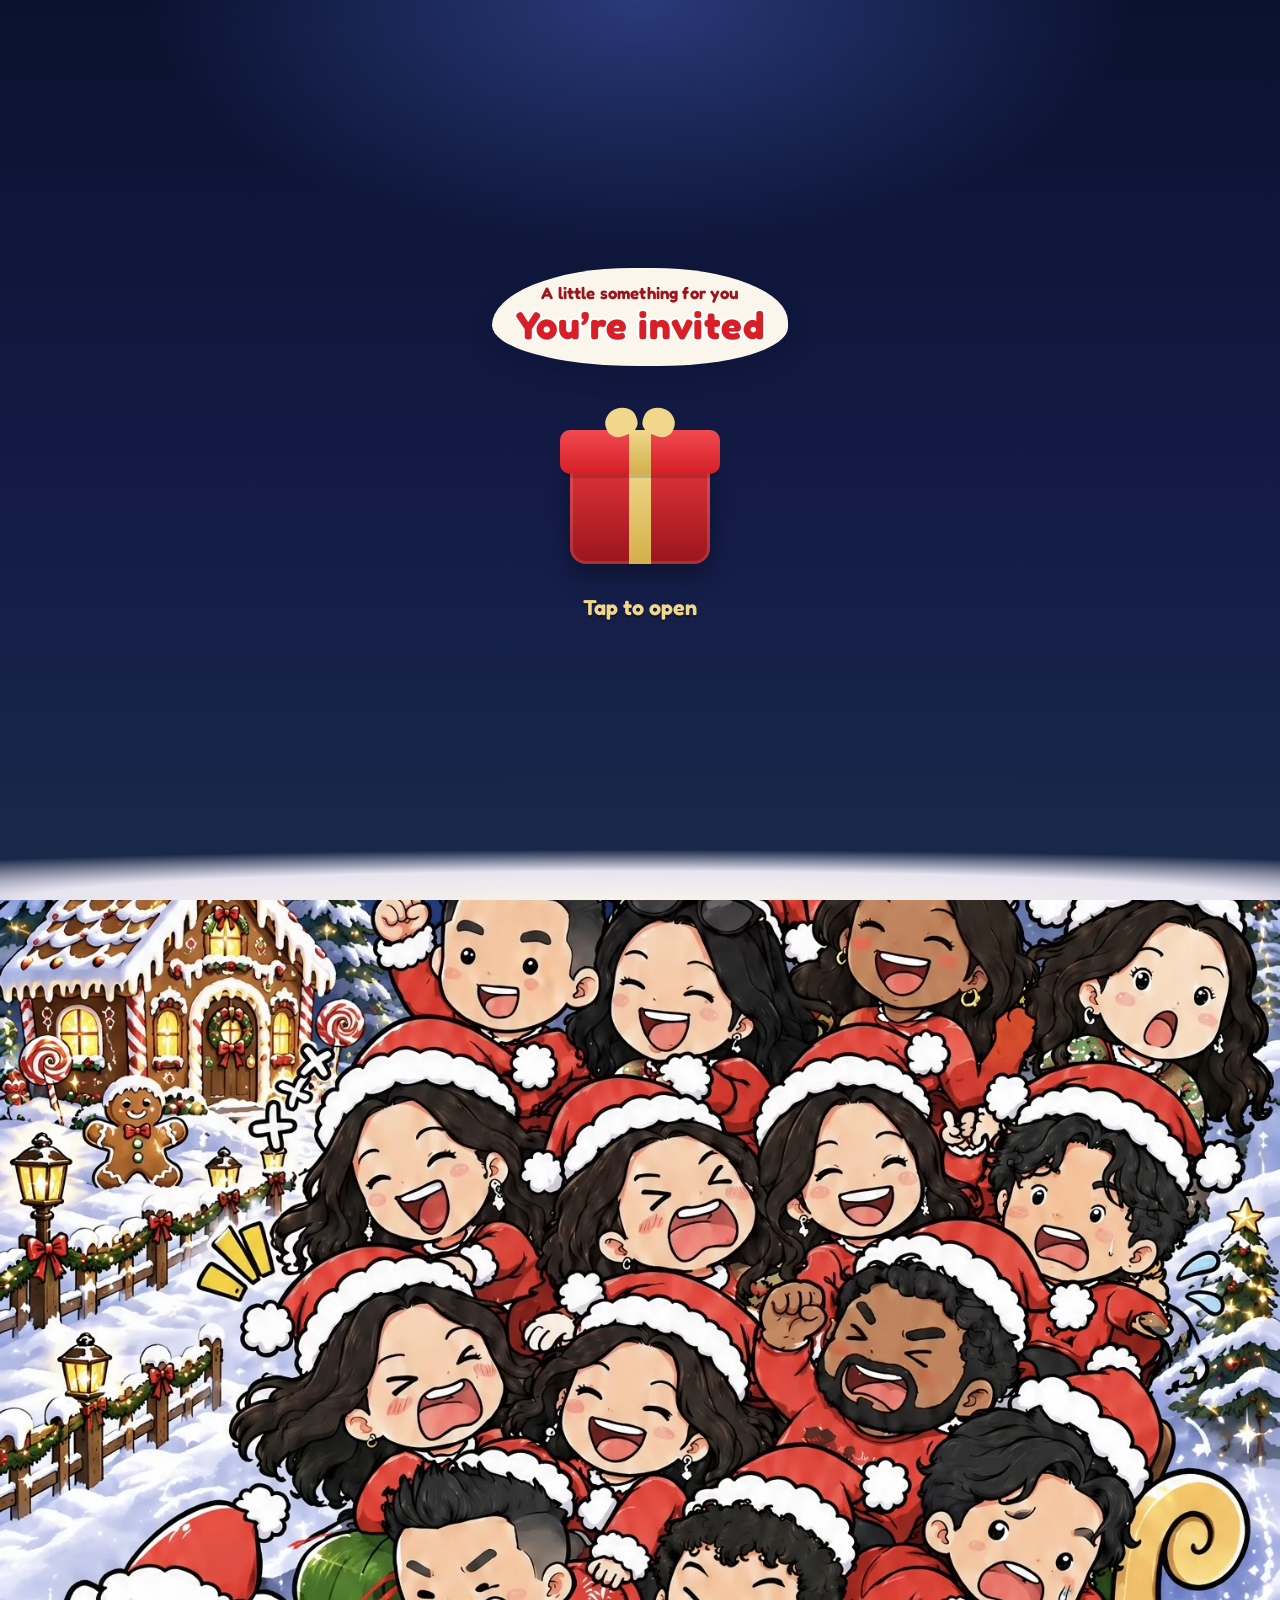
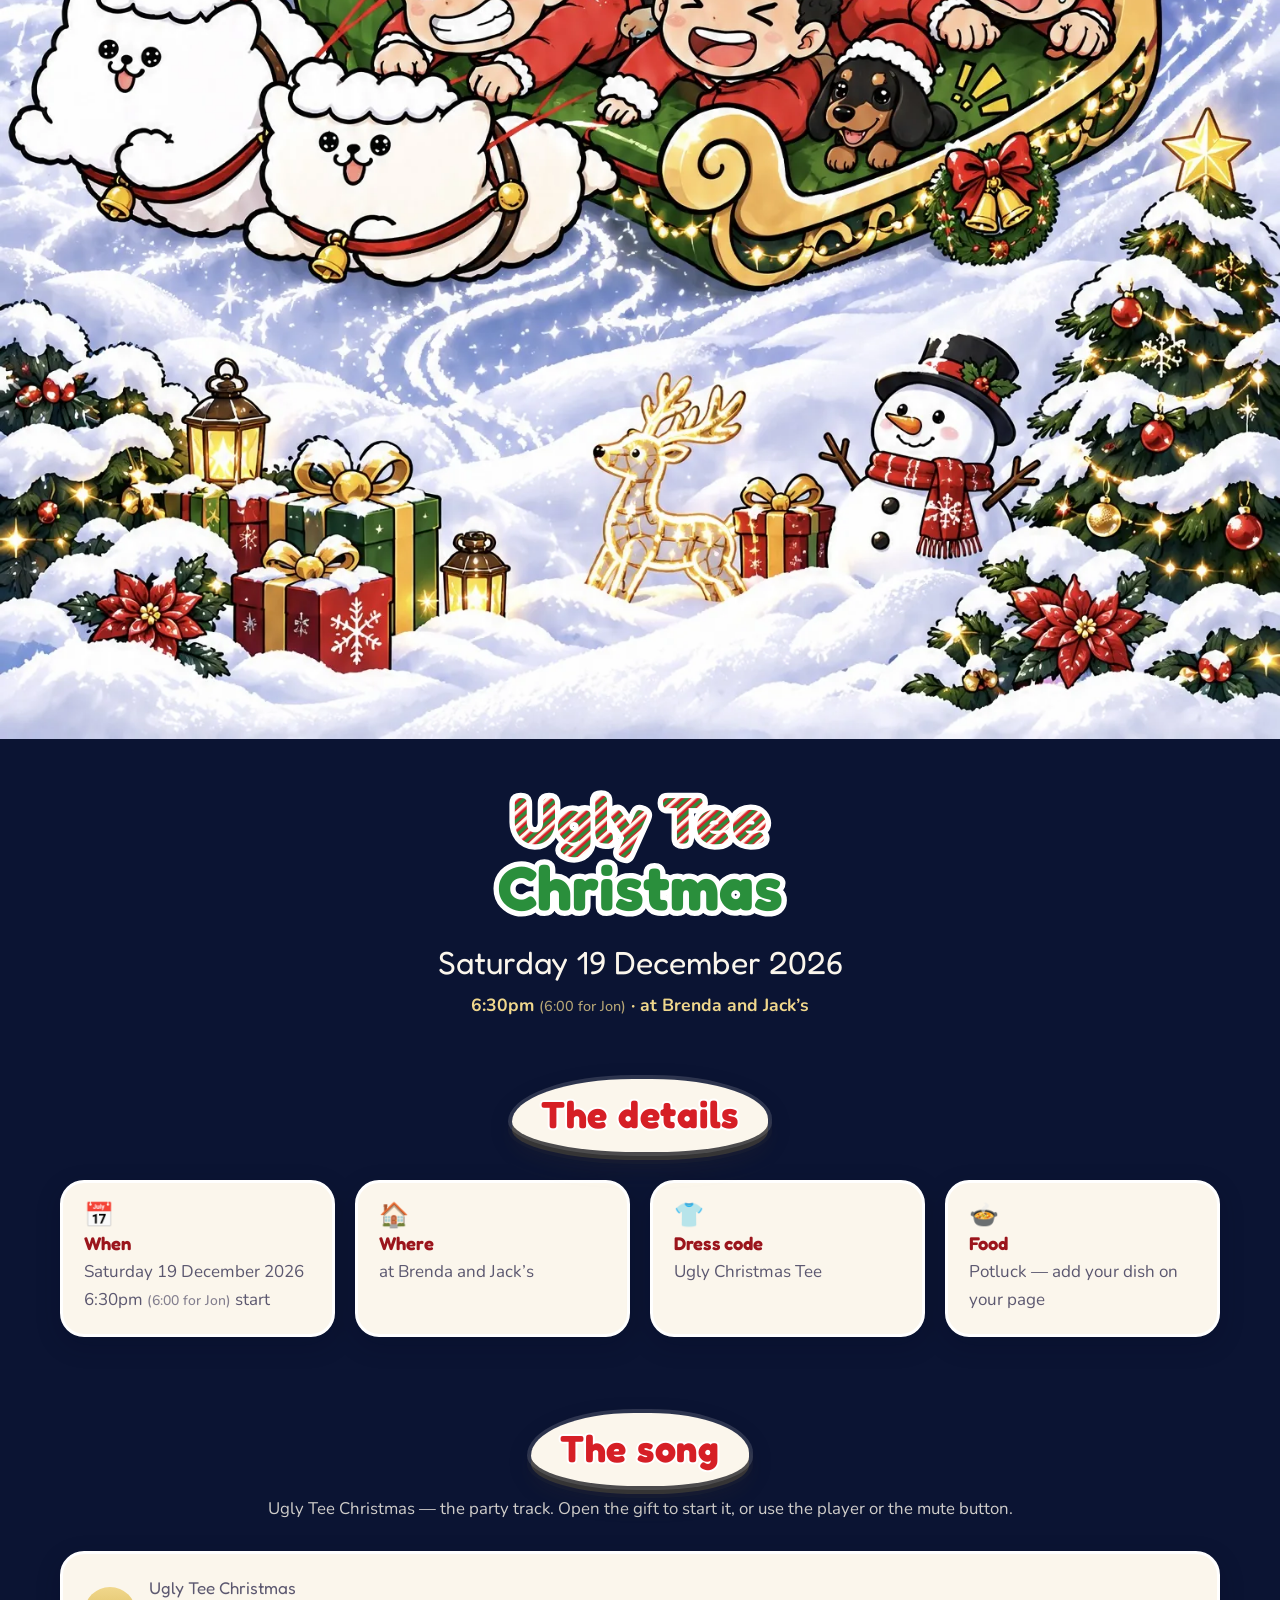
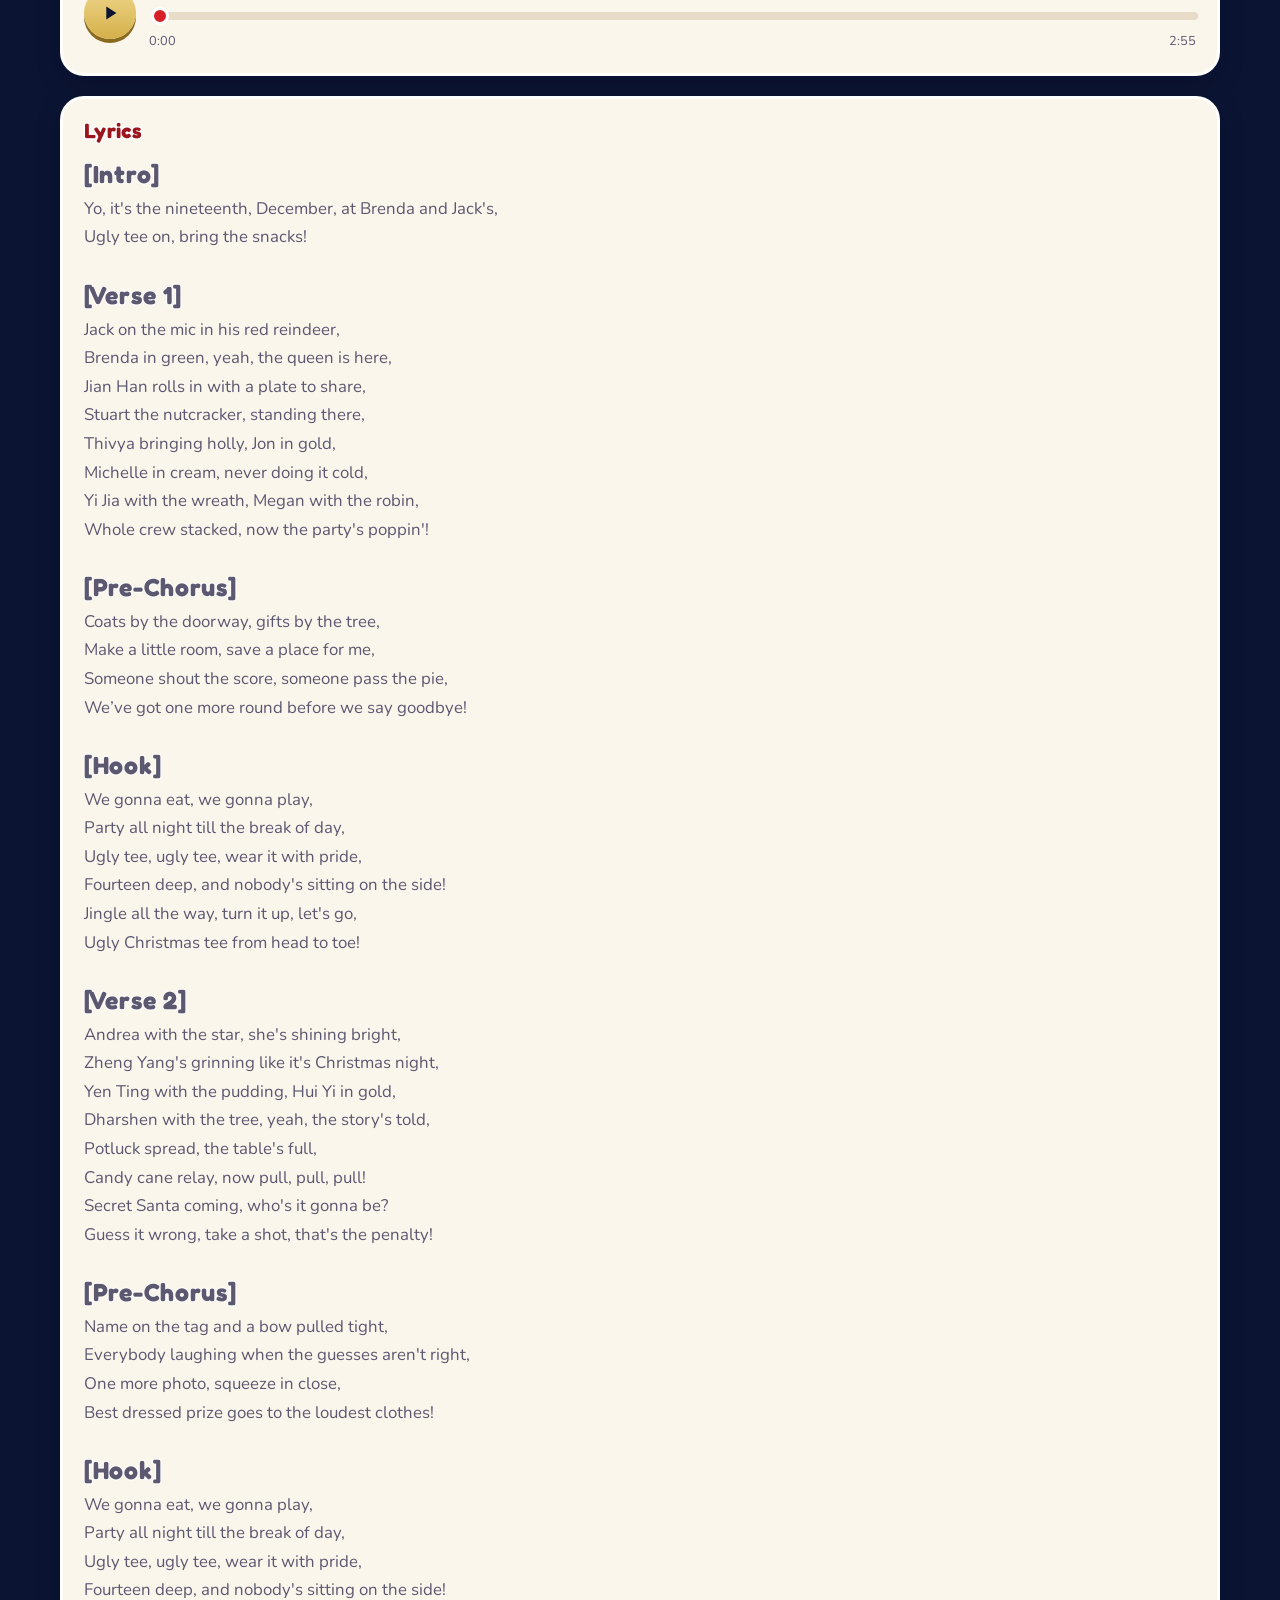
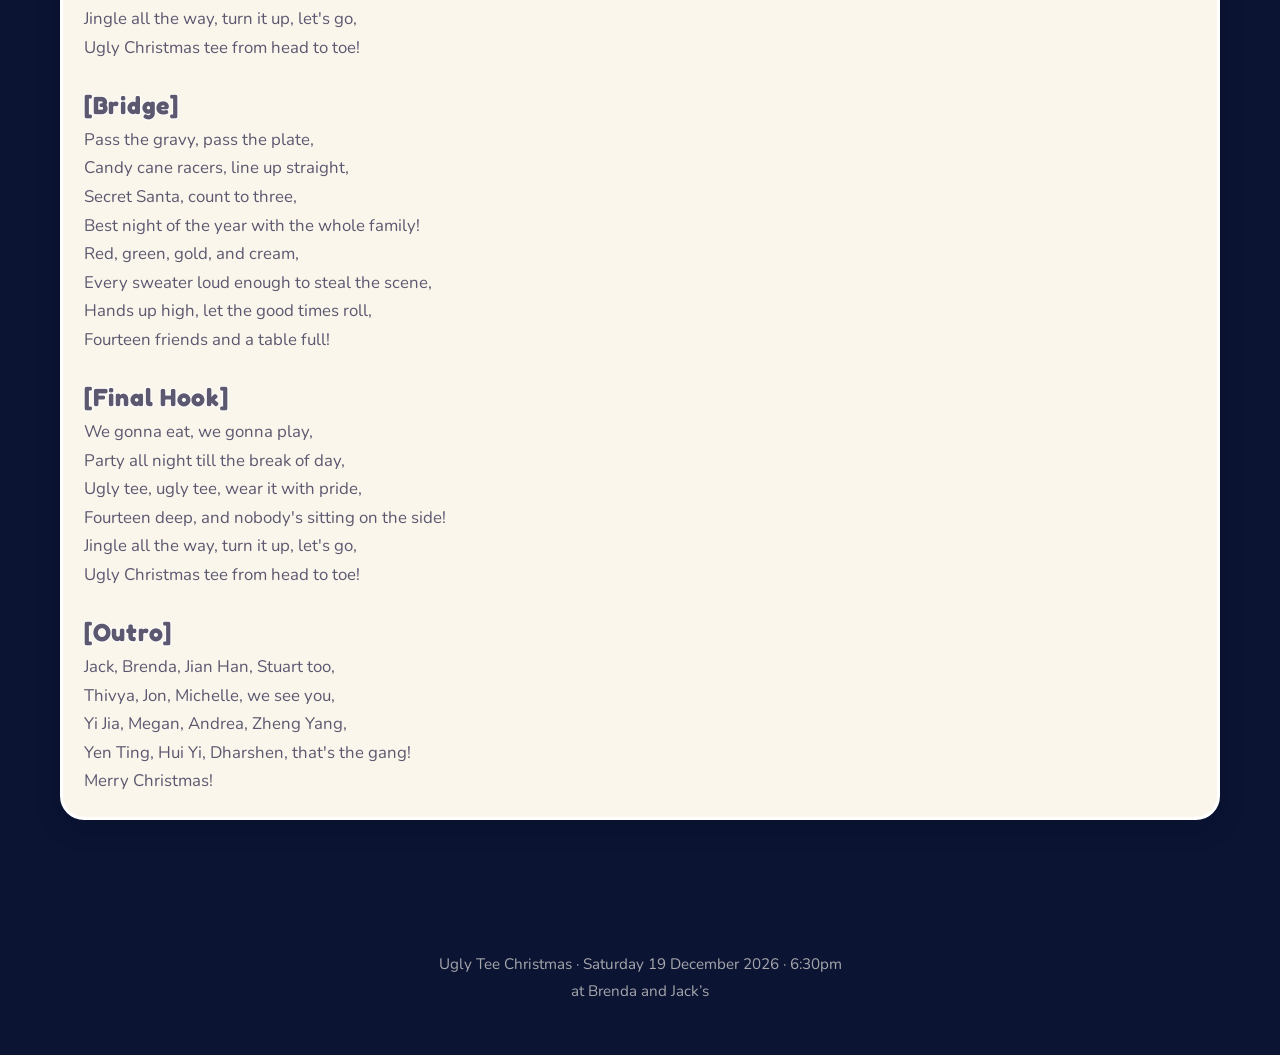
==== commit 5d23951d: "Correct Zheng Yang’s guest name" ====
--- a/index.html
+++ b/index.html
@@ -20,7 +20,7 @@
   <link rel="preconnect" href="https://fonts.googleapis.com">
   <link rel="preconnect" href="https://fonts.gstatic.com" crossorigin>
   <link href="https://fonts.googleapis.com/css2?family=Fredoka:wght@400;500;600;700&family=Nunito:ital,wght@0,400;0,600;0,700;1,400&display=swap" rel="stylesheet">
-  <link rel="stylesheet" href="assets/css/styles.css?v=20261121-character-cards">
+  <link rel="stylesheet" href="assets/css/styles.css?v=20261121-spare-vote">
   <link rel="icon" href="assets/images/favicon.svg" type="image/svg+xml">
   <link rel="icon" href="assets/images/favicon-32.png" sizes="32x32" type="image/png">
   <link rel="apple-touch-icon" href="assets/images/apple-touch-icon.png">
@@ -154,7 +154,7 @@
           Ugly Christmas tee from head to toe!</p>
           <p class="lyrics-label">[Verse 2]</p>
           <p class="lyrics-stanza">Andrea with the star, she&#x27;s shining bright,<br>
-          Zhen Yang&#x27;s grinning like it&#x27;s Christmas night,<br>
+          Zheng Yang&#x27;s grinning like it&#x27;s Christmas night,<br>
           Yen Ting with the pudding, Hui Yi in gold,<br>
           Dharshen with the tree, yeah, the story&#x27;s told,<br>
           Potluck spread, the table&#x27;s full,<br>
@@ -192,7 +192,7 @@
           <p class="lyrics-label">[Outro]</p>
           <p class="lyrics-stanza">Jack, Brenda, Jian Han, Stuart too,<br>
           Thivya, Jon, Michelle, we see you,<br>
-          Yi Jia, Megan, Andrea, Zhen Yang,<br>
+          Yi Jia, Megan, Andrea, Zheng Yang,<br>
           Yen Ting, Hui Yi, Dharshen, that&#x27;s the gang!<br>
           Merry Christmas!</p>
         </div>
@@ -213,7 +213,7 @@
   <script src="assets/js/data.js?v=20261121-character-cards" defer></script>
   <script src="assets/js/adapters/mock.js?v=20261121-character-cards" defer></script>
   <script src="assets/js/adapters/supabase.js?v=20261121-character-cards" defer></script>
-  <script src="assets/js/game.js?v=20261121-character-cards" defer></script>
-  <script src="assets/js/main.js?v=20261121-tv-slideshow" defer></script>
+  <script src="assets/js/game.js?v=20261121-spare-vote" defer></script>
+  <script src="assets/js/main.js?v=20261121-guest-name" defer></script>
 </body>
 </html>
--- a/assets/css/styles.css
+++ b/assets/css/styles.css
@@ -1470,6 +1470,13 @@
 }
 .game-pick.is-on { border-color: var(--gold); box-shadow: 0 0 0 3px rgba(212,176,74,0.35); }
 .game-pick:disabled { opacity: 0.4; cursor: not-allowed; }
+.game-pick-spare {
+  width: 100%;
+  min-height: 48px;
+  margin-top: 0.35rem;
+  font-size: 1rem;
+  font-weight: 700;
+}
 .game-pick .who-face-wrap { width: 3.2rem; height: 3.2rem; margin: 0 auto 0.25rem; }
 .game-roster {
   list-style: none;
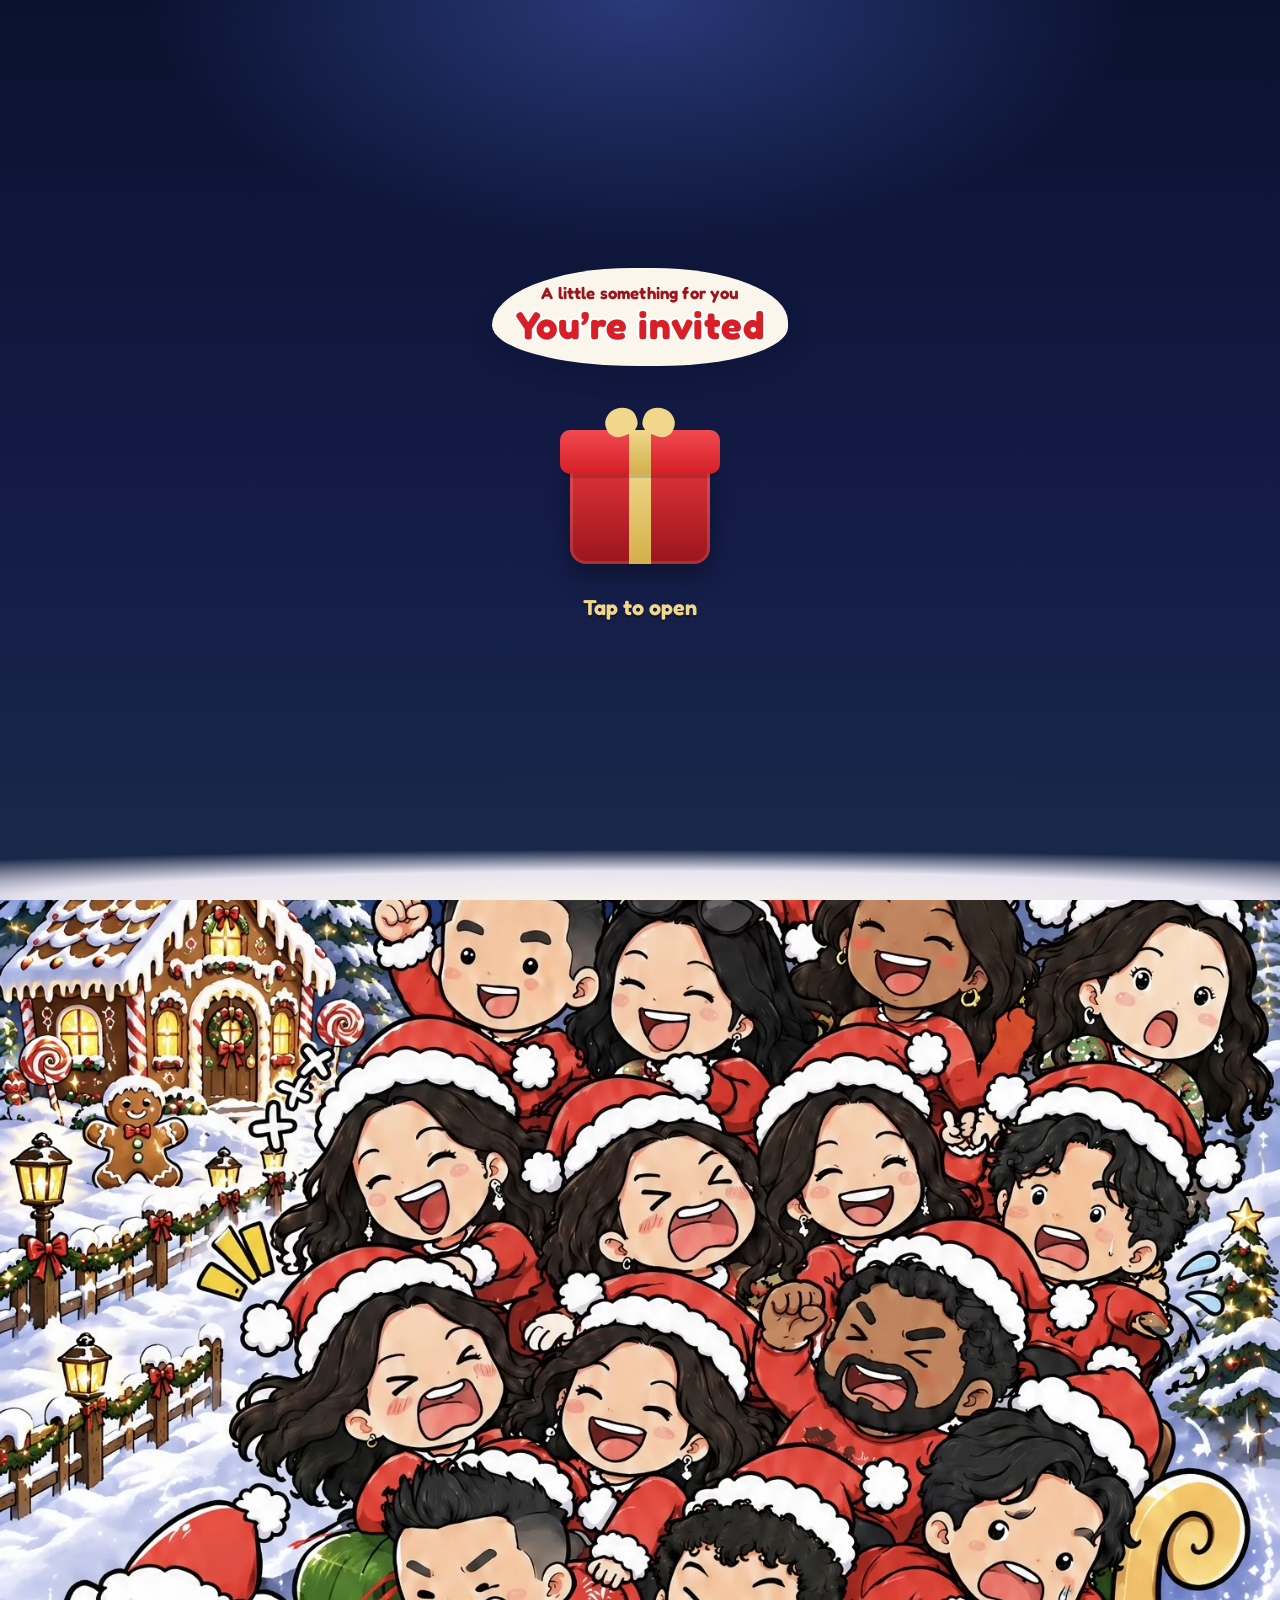
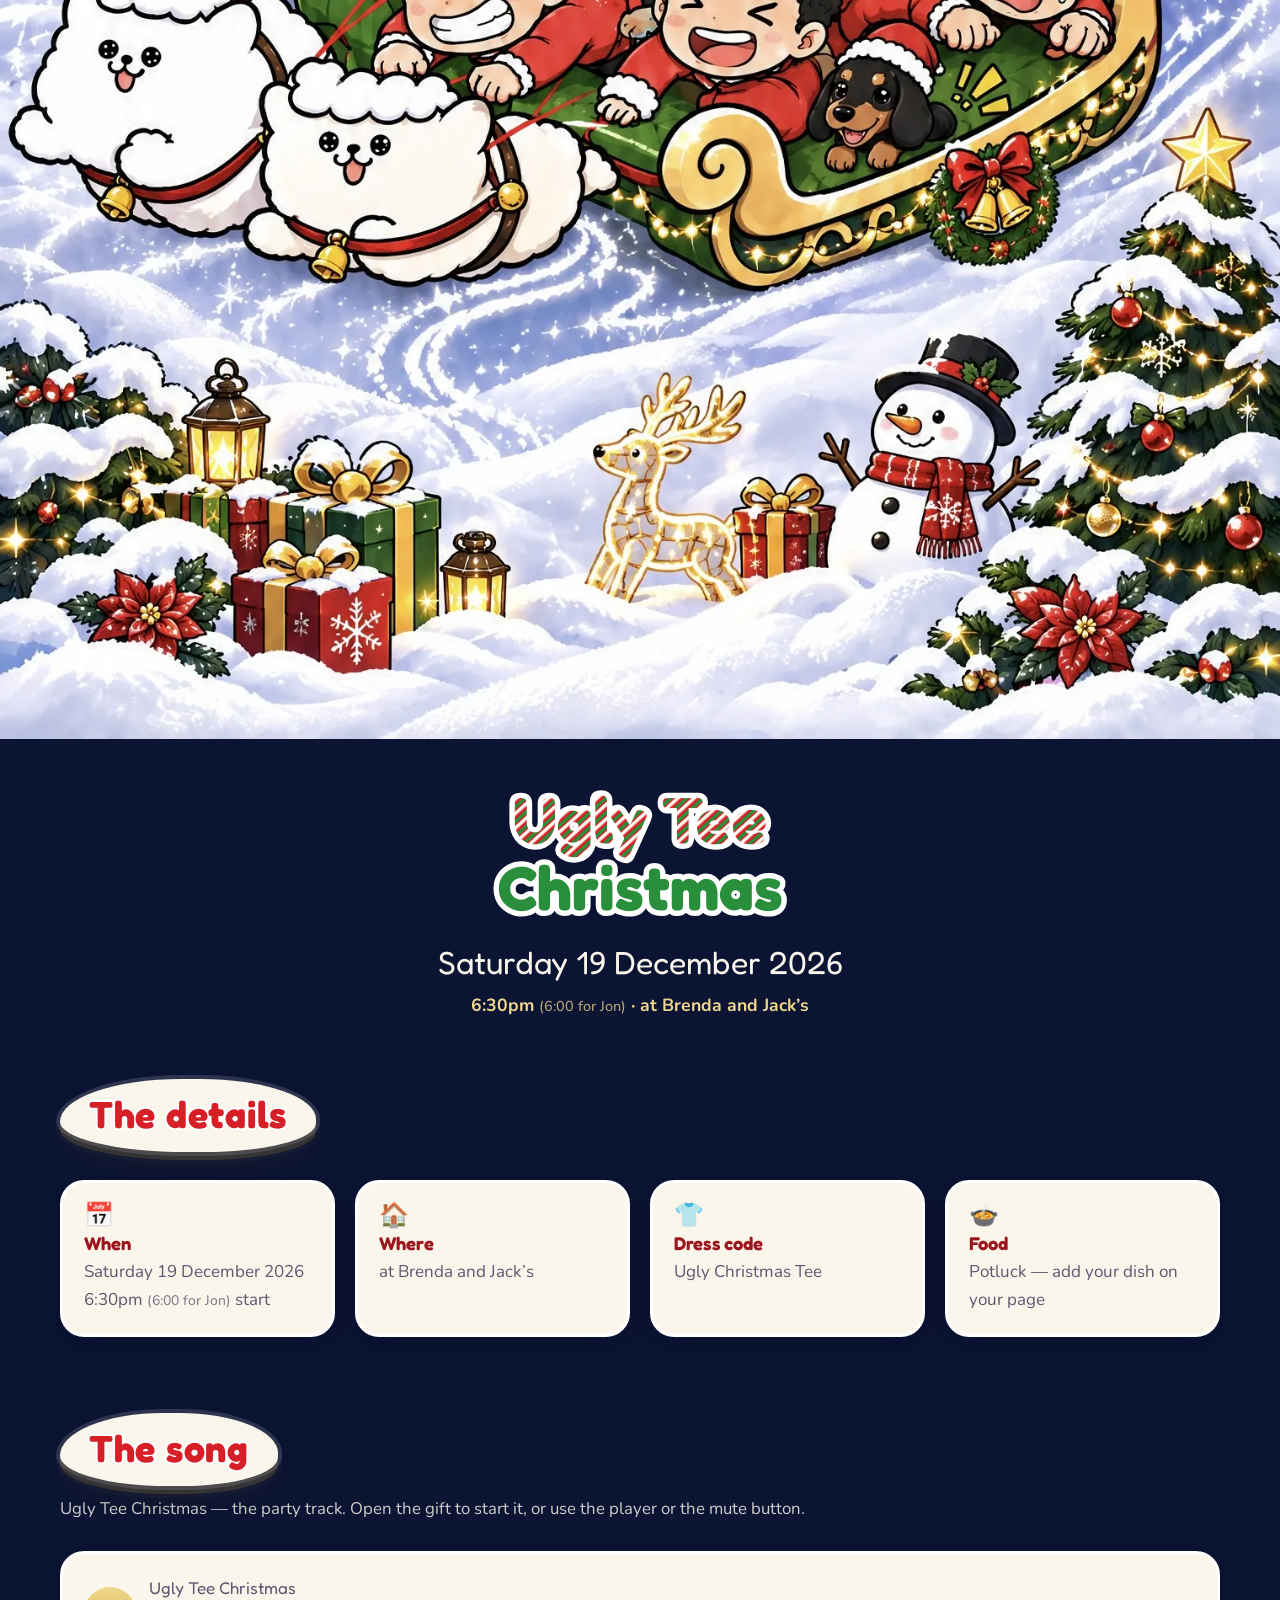
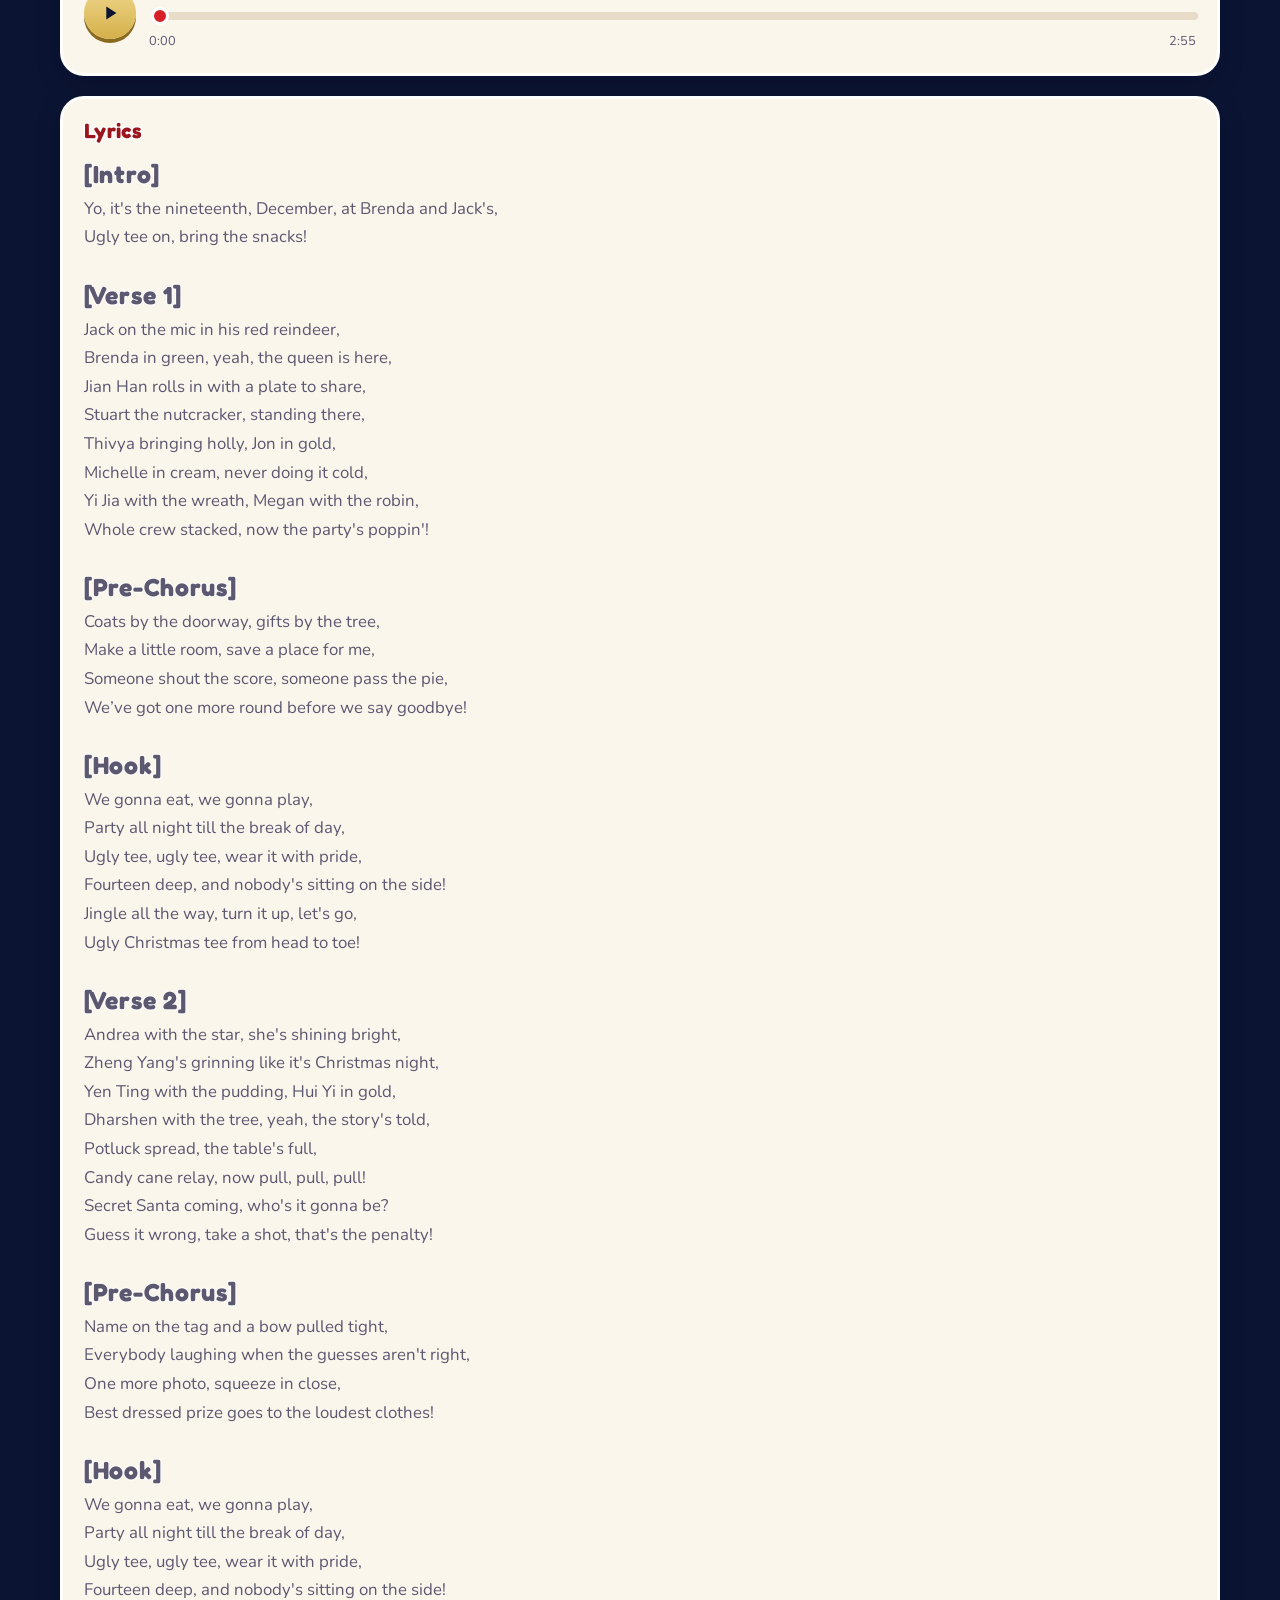
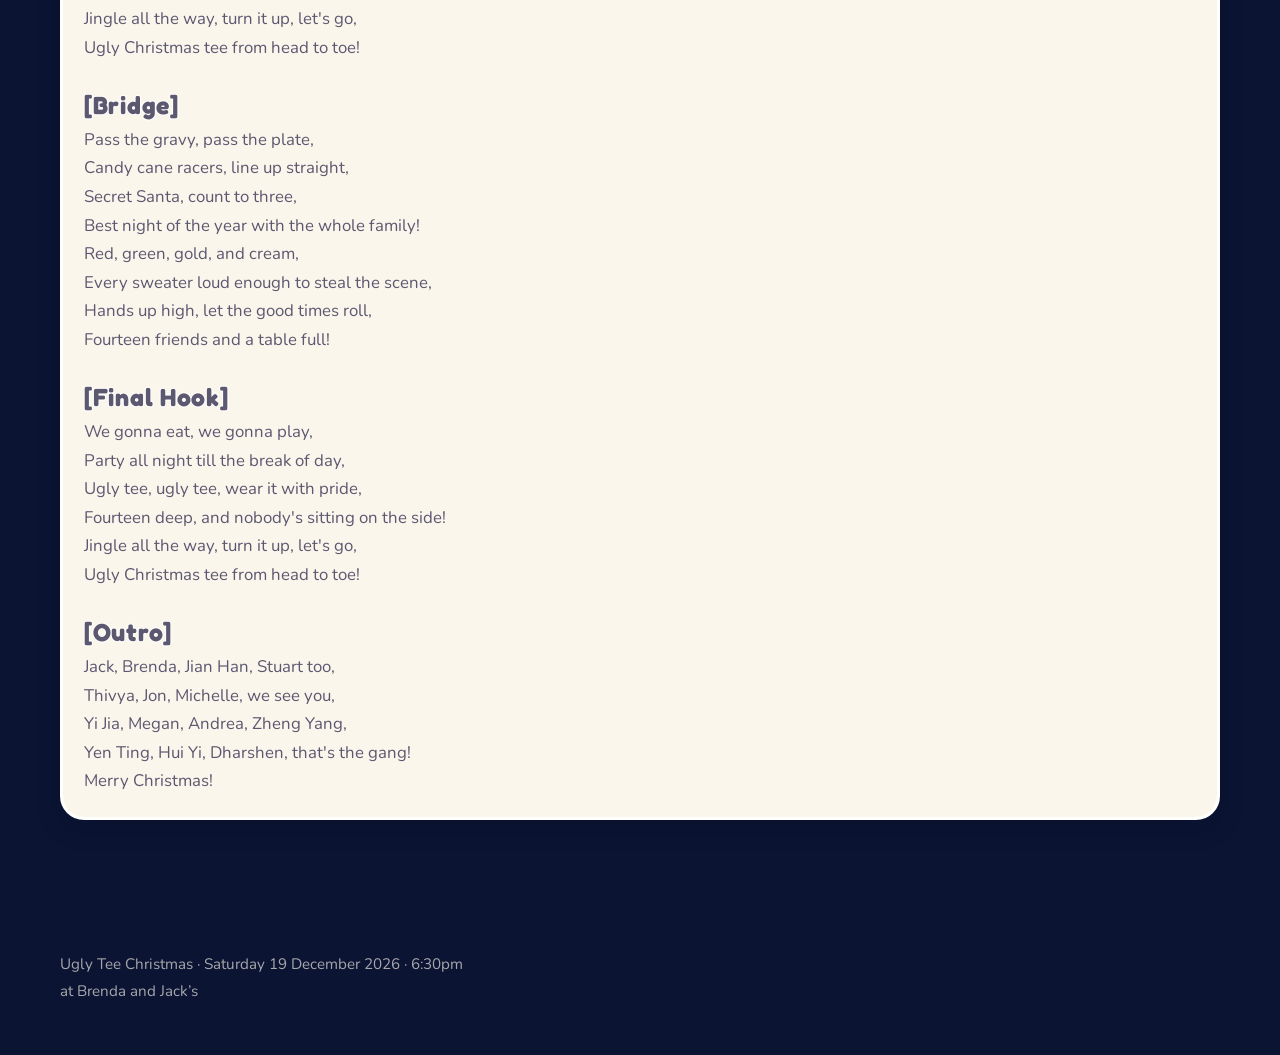
==== commit 8cd5fe36: "Publish the verified Concerto Christmas game" ====
--- a/index.html
+++ b/index.html
@@ -20,7 +20,7 @@
   <link rel="preconnect" href="https://fonts.googleapis.com">
   <link rel="preconnect" href="https://fonts.gstatic.com" crossorigin>
   <link href="https://fonts.googleapis.com/css2?family=Fredoka:wght@400;500;600;700&family=Nunito:ital,wght@0,400;0,600;0,700;1,400&display=swap" rel="stylesheet">
-  <link rel="stylesheet" href="assets/css/styles.css?v=20261121-spare-vote">
+  <link rel="stylesheet" href="assets/css/styles.css?v=20261125-party-release">
   <link rel="icon" href="assets/images/favicon.svg" type="image/svg+xml">
   <link rel="icon" href="assets/images/favicon-32.png" sizes="32x32" type="image/png">
   <link rel="apple-touch-icon" href="assets/images/apple-touch-icon.png">
@@ -213,7 +213,7 @@
   <script src="assets/js/data.js?v=20261121-character-cards" defer></script>
   <script src="assets/js/adapters/mock.js?v=20261121-character-cards" defer></script>
   <script src="assets/js/adapters/supabase.js?v=20261121-character-cards" defer></script>
-  <script src="assets/js/game.js?v=20261121-spare-vote" defer></script>
-  <script src="assets/js/main.js?v=20261121-guest-name" defer></script>
+  <script src="assets/js/game.js?v=20261125-party-release" defer></script>
+  <script src="assets/js/main.js?v=20261122-aligned-actions" defer></script>
 </body>
 </html>
--- a/assets/css/styles.css
+++ b/assets/css/styles.css
@@ -221,6 +221,9 @@
 }
 
 /* Layout */
+.page-game { --page-content-width: 44rem; }
+.page-guide, .page-howto { --page-content-width: 52rem; }
+.page-me:has(#me-root .who-gate) { --page-content-width: 54rem; }
 main { padding-bottom: 4rem; }
 .section {
   max-width: var(--max);
@@ -230,8 +233,8 @@
 .section-head {
   display: flex;
   flex-direction: column;
-  align-items: center;
-  text-align: center;
+  align-items: flex-start;
+  text-align: start;
   margin-bottom: 1.75rem;
   gap: 0.6rem;
 }
@@ -254,6 +257,8 @@
   color: rgba(251,246,236,0.82);
   font-size: 1.05rem;
 }
+.section-head .lede { margin-inline: 0; }
+.page-status { margin-inline: 0; text-align: start; }
 
 /* Outlined display type (poster-like) */
 .outline-red, .outline-green, .outline-gold, .candy-text {
@@ -286,7 +291,8 @@
 .btn {
   display: inline-flex;
   align-items: center;
-  justify-content: center;
+  justify-content: flex-start;
+  text-align: start;
   gap: 8px;
   min-height: 48px;
   padding: 0 1.25rem;
@@ -681,10 +687,10 @@
 .hi {
   display: flex;
   flex-direction: column;
-  align-items: center;
+  align-items: flex-start;
   gap: 0.55rem;
   font-size: clamp(2rem, 6vw, 3rem);
-  text-align: center;
+  text-align: start;
   margin-bottom: 0.5rem;
 }
 .hi .who-face-wrap { width: 7.75rem; max-width: 7.75rem; }
@@ -722,10 +728,11 @@
 }
 .form-actions { margin-top: 1.1rem; display: flex; flex-wrap: wrap; gap: 0.6rem; }
 .form-status { margin: 0.8rem 0 0; font-weight: 700; color: var(--green-deep); }
-.gate { text-align: center; max-width: 32rem; margin: 2rem auto; }
+.gate { text-align: start; max-width: 32rem; margin: 2rem 0; }
 .gate .card { padding: 2rem 1.5rem; }
-.pin-gate { text-align: center; max-width: 26rem; margin: 1.5rem auto 2rem; }
+.pin-gate { text-align: start; max-width: 26rem; margin: 1.5rem 0 2rem; }
 .pin-gate .card { padding: 2rem 1.25rem 1.6rem; }
+.pin-gate .who-face-wrap.is-large { margin-inline: 0; }
 .pin-gate h1 { font-size: clamp(1.6rem, 5vw, 2.1rem); margin: 0 0 0.4rem; }
 .pin-lead { margin: 0.3rem 0 0; color: var(--muted); }
 .pin-warn {
@@ -733,7 +740,7 @@
   color: var(--red-deep);
   font-weight: 700;
 }
-.who-gate { width: 100%; max-width: 54rem; margin: 0 auto 2rem; }
+.who-gate { width: 100%; max-width: var(--page-content-width, 54rem); margin: 0 auto 2rem; }
 .who-gate .lede { margin-top: 0.15rem; }
 .who-grid {
   display: grid;
@@ -870,7 +877,7 @@
 
 .pin-boxes {
   display: flex;
-  justify-content: center;
+  justify-content: flex-start;
   gap: clamp(0.28rem, 1.6vw, 0.5rem);
   margin: 1.35rem 0 0.85rem;
 }
@@ -900,7 +907,7 @@
   font-weight: 700;
 }
 .pin-error[hidden] { display: none; }
-.logout-line { text-align: center; margin: 1.25rem 0 0; }
+.logout-line { text-align: start; margin: 1.25rem 0 0; }
 
 .logout-line a { color: var(--gold-bright); font-weight: 700; }
 
@@ -925,7 +932,7 @@
   gap: 4px;
   width: 100%;
   max-width: 40rem;
-  margin: 0 auto;
+  margin: 0;
   padding: 4px;
   background: var(--cream);
   border: 3px solid #fff;
@@ -976,23 +983,23 @@
   box-shadow: 0 0 0 2px #fff;
 }
 .me-tab-badge[hidden] { display: none; }
-.me-lede { margin-bottom: 1.15rem; }
+.me-lede { margin: 0 0 1.15rem; }
 .me-panel { width: 100%; max-width: 100%; }
 .me-panel[hidden] { display: none; }
 .person-card {
-  text-align: center;
+  text-align: start;
   width: 100%;
   max-width: 28rem;
-  margin: 0 auto 1.25rem;
+  margin: 0 0 1.25rem;
   padding: 1.4rem 1.2rem 1.3rem;
 }
 .person-card .who-face-wrap.is-large {
   width: min(58%, 11rem);
   max-width: 11rem;
-  margin: 0 auto 0.85rem;
+  margin: 0 0 0.85rem;
 }
 .person-card .hint {
-  margin: 0.7rem auto 0;
+  margin: 0.7rem 0 0;
   max-width: 22rem;
   text-align: left;
   font-size: 1rem;
@@ -1121,7 +1128,7 @@
   border: 2px solid #e0d4bf;
   border-radius: var(--radius-sm);
 }
-.chat-empty { text-align: center; color: var(--muted); margin: 2.2rem 0.75rem; }
+.chat-empty { text-align: start; color: var(--muted); margin: 2.2rem 0.75rem; }
 .bubble-row {
   display: flex;
   width: 100%;
@@ -1228,7 +1235,9 @@
 .site-footer {
   position: relative;
   z-index: 2;
-  text-align: center;
+  max-width: min(var(--max), calc(var(--page-content-width, var(--max)) + 2 * var(--pad)));
+  margin-inline: auto;
+  text-align: start;
   padding: 2.5rem var(--pad) 3rem;
   color: rgba(251,246,236,0.65);
   font-size: 0.95rem;
@@ -1382,7 +1391,7 @@
   display: flex;
   flex-wrap: wrap;
   gap: 0.7rem;
-  justify-content: center;
+  justify-content: flex-start;
   margin: 0.4rem 0 0.35rem;
 }
 .game-docs .btn { min-height: 48px; }
@@ -1396,31 +1405,22 @@
   border-color: #c9b896;
   background: #fff;
 }
-.game-docs-note { text-align: center; color: var(--muted); font-size: 0.92rem; margin: 0 0 1.1rem; }
-.game-docs-back { text-align: center; margin-top: 1rem; }
+.game-docs-note { text-align: start; color: var(--muted); font-size: 0.92rem; margin: 0 0 1.1rem; }
+.game-docs-back { text-align: start; margin-top: 1rem; }
 .game-docs-back a { color: var(--gold-bright); font-weight: 700; }
 .game-wait, .game-role-card, .game-action, .game-script, .game-host-login {
-  text-align: center;
+  text-align: start;
   max-width: 32rem;
   margin: 0 auto 1.15rem;
 }
 .game-wait-emoji { font-size: 3rem; margin: 0 0 0.35rem; line-height: 1; }
-.game-role-portrait, .game-ghost-portrait {
-  aspect-ratio: 1;
-  object-fit: contain;
-  margin: 0 auto 0.7rem;
-  background: #fff;
-  border-radius: 1rem;
-}
-.game-role-portrait { width: clamp(8rem, 38vw, 11rem); }
-.game-ghost-portrait { width: 6.25rem; }
 .game-lobby h2, .game-lobby h3 { margin: 0 0 0.6rem; }
 .game-lobby p { margin-bottom: 0.6rem; }
 .game-lobby .btn { margin: 0.4rem 0; }
 .game-lobby-members {
   display: flex;
   flex-wrap: wrap;
-  justify-content: center;
+  justify-content: flex-start;
   gap: 0.4rem;
   list-style: none;
   padding: 0;
@@ -1442,7 +1442,6 @@
   text-decoration: underline;
 }
 .game-role-card h2, .game-wait h3 { margin: 0.15rem 0 0.4rem; }
-.game-fellows { margin-top: 0.7rem; }
 .game-phase-tag {
   display: inline-block;
   margin: 0.2rem auto 0;
@@ -1452,32 +1451,6 @@
   color: var(--gold-bright);
   font-weight: 700;
 }
-.game-pick-grid {
-  display: grid;
-  grid-template-columns: repeat(auto-fill, minmax(5.6rem, 1fr));
-  gap: 0.55rem;
-  margin: 0.8rem 0 1rem;
-}
-.game-pick {
-  appearance: none;
-  border: 2px solid #e0d4bf;
-  background: #fff;
-  border-radius: 14px;
-  padding: 0.45rem 0.3rem 0.5rem;
-  cursor: pointer;
-  font-family: var(--font-display);
-  color: var(--navy);
-}
-.game-pick.is-on { border-color: var(--gold); box-shadow: 0 0 0 3px rgba(212,176,74,0.35); }
-.game-pick:disabled { opacity: 0.4; cursor: not-allowed; }
-.game-pick-spare {
-  width: 100%;
-  min-height: 48px;
-  margin-top: 0.35rem;
-  font-size: 1rem;
-  font-weight: 700;
-}
-.game-pick .who-face-wrap { width: 3.2rem; height: 3.2rem; margin: 0 auto 0.25rem; }
 .game-roster {
   list-style: none;
   display: grid;
@@ -1490,19 +1463,6 @@
 .game-roster-item { text-align: center; color: var(--cream); }
 .game-roster-item.is-out { opacity: 0.55; filter: grayscale(0.6); }
 .game-roster-item em { font-style: normal; color: var(--gold-bright); font-size: 0.8rem; }
-.game-reveal {
-  max-width: 46rem;
-  margin: 0 auto 1.4rem;
-  text-align: center;
-}
-.game-beat {
-  font-family: var(--font-display);
-  font-size: clamp(1.15rem, 3vw, 1.8rem);
-  line-height: 1.35;
-  color: var(--cream);
-  margin: 0 0 0.7rem;
-}
-.game-beat.is-latest { color: var(--gold-bright); }
 .btn-shuffle {
   font-size: 1.25rem;
   padding: 0.85rem 1.4rem;
@@ -1512,12 +1472,269 @@
   margin: 0.4rem auto;
   display: inline-flex;
 }
-.game-shuffle-wrap { text-align: center; }
-.game-host-role-list { list-style: none; padding: 0; margin: 0; text-align: left; }
-.game-host-role-list li { padding: 0.25rem 0; border-bottom: 1px solid rgba(212,176,74,0.15); }
-.game-twist-grid { display: flex; flex-wrap: wrap; gap: 0.5rem; justify-content: center; margin: 0.8rem 0; }
-.guide-page { max-width: 52rem; margin: 0 auto; }
-.guide-hero { text-align: center; margin-bottom: 1.3rem; }
+.game-host-roles {
+  max-width: 75rem;
+  margin: 1.15rem auto 1.35rem;
+  padding: clamp(0.65rem, 2vw, 1.25rem);
+}
+.game-host-roles summary {
+  color: var(--navy);
+  cursor: pointer;
+  font-weight: 800;
+}
+.game-host-role-grid {
+  display: grid;
+  grid-template-columns: repeat(auto-fit, minmax(8.75rem, 1fr));
+  gap: clamp(0.55rem, 1.5vw, 0.95rem);
+  list-style: none;
+  padding: 0;
+  margin: 0.75rem 0 0;
+}
+.game-host-role-card {
+  min-width: 0;
+  padding: 0.25rem;
+  background: #fffaf0;
+  border: 1px solid #e0cda2;
+  border-radius: 0.9rem;
+}
+.game-host-role-art {
+  position: relative;
+  aspect-ratio: 1;
+  overflow: hidden;
+  border-radius: 0.65rem;
+  background: #eee2c7;
+}
+.game-host-role-portrait {
+  display: block;
+  width: 100%;
+  height: 100%;
+  object-fit: cover;
+}
+.game-host-role-assignee {
+  position: absolute;
+  right: 0.3rem;
+  bottom: 0.3rem;
+  display: flex;
+  align-items: center;
+  gap: 0.3rem;
+  max-width: calc(100% - 0.6rem);
+  padding: 0.18rem 0.45rem 0.18rem 0.18rem;
+  border: 1px solid #e0cda2;
+  border-radius: 0.55rem;
+  background: #fffaf0;
+  box-shadow: 0 1px 6px rgba(11, 20, 51, 0.35);
+}
+.game-host-role-avatar {
+  display: block;
+  width: clamp(1.55rem, 2.8vw, 2.25rem);
+}
+.game-host-role-avatar .who-face {
+  border: 1px solid #fff;
+  box-shadow: none;
+  border-radius: 50%;
+}
+.game-host-role-avatar .who-face.is-placeholder { font-size: 0.9rem; }
+.game-host-role-player-name {
+  font-size: clamp(0.72rem, 1.3vw, 0.9rem);
+  font-weight: 800;
+  line-height: 1.15;
+  overflow-wrap: anywhere;
+}
+.game-host-role-label {
+  display: flex;
+  align-items: center;
+  justify-content: space-between;
+  gap: 0.3rem;
+  padding: 0.45rem 0.3rem 0.25rem;
+  line-height: 1.25;
+}
+.game-host-role-name {
+  font-weight: 800;
+  overflow-wrap: anywhere;
+}
+.game-host-role-status {
+  border-radius: 1rem;
+  padding: 0.14rem 0.4rem;
+  background: #f2e0d8;
+  color: var(--red-deep);
+  font-size: 0.72rem;
+  font-weight: 800;
+}
+.game-host-role-card.is-out .game-host-role-portrait { filter: grayscale(0.65) brightness(0.8); }
+@media (max-width: 31rem) {
+  .game-host-role-grid { grid-template-columns: repeat(2, minmax(0, 1fr)); }
+  .game-host-role-label { font-size: 0.88rem; }
+}
+.page-host .site-header,
+.page-host .site-footer,
+.page-host .mute-fab,
+.page-host .resume-bar {
+  display: none;
+}
+.page-host main.section,
+.page-tv main.section {
+  padding-top: clamp(0.75rem, 2.8vh, 1.75rem);
+}
+#host-root {
+  max-width: 75rem;
+  margin-inline: auto;
+}
+.game-host-header h1 {
+  font-size: clamp(1.5rem, 3.4vw, 2.6rem);
+  margin: 0.15rem 0;
+}
+.game-host-tv-link {
+  min-height: 2.75rem;
+  margin: 0.15rem auto 0;
+}
+.game-host-lobby-actions {
+  display: flex;
+  flex-wrap: wrap;
+  justify-content: flex-start;
+  gap: 0 0.65rem;
+}
+.game-host-secondary {
+  color: var(--navy);
+  background: transparent;
+  border-color: #b49d68;
+}
+.game-host-secondary:hover {
+  background: #f4e8ca;
+}
+.game-host-controls {
+  margin-bottom: 1rem;
+}
+.game-host-controls > p + p {
+  margin-top: 0.38rem;
+}
+.game-host-controls > .btn,
+.game-host-twist-targets .btn {
+  margin-top: 0.85rem;
+}
+.game-host-night-checklist {
+  display: grid;
+  grid-template-columns: repeat(auto-fill, minmax(min(100%, 10rem), 1fr));
+  gap: 0.38rem;
+  margin: 0.75rem 0;
+  padding: 0;
+  list-style: none;
+  text-align: start;
+}
+.game-host-night-seat {
+  display: grid;
+  grid-template-columns: auto minmax(0, 1fr) auto;
+  align-items: center;
+  gap: 0.4rem;
+  border: 1px solid #e2cc9e;
+  border-radius: 0.5rem;
+  padding: 0.3rem;
+}
+.game-host-night-portrait {
+  width: clamp(1.6rem, 6vw, 2.35rem);
+  aspect-ratio: 1;
+  border-radius: 0.28rem;
+  object-fit: contain;
+  background: #fff;
+}
+.game-host-night-name {
+  display: grid;
+  gap: 0.13rem;
+  min-width: 0;
+  font-size: 0.76rem;
+  line-height: 1.15;
+  overflow-wrap: anywhere;
+}
+.game-host-night-status {
+  color: #635865;
+  font-weight: 800;
+}
+.game-host-night-status.is-ready { color: var(--green-deep); }
+#host-shuffle[aria-label] {
+  min-width: 44px;
+  min-height: 44px;
+  padding: 0.25rem 0.7rem;
+  font-size: 1.4rem;
+  line-height: 1;
+}
+@media (max-width: 450px) {
+  .game-host-night-checklist { grid-template-columns: repeat(2, minmax(0, 1fr)); }
+}
+.game-host-night-powers {
+  display: flex;
+  flex-wrap: wrap;
+  align-items: center;
+  gap: 0.4rem 0.65rem;
+  margin-top: 0.9rem;
+  padding-top: 0.75rem;
+  border-top: 1px solid #e0cda2;
+}
+.game-host-night-powers h4,
+.game-host-night-powers p {
+  margin: 0;
+}
+.game-host-night-powers .btn {
+  min-height: 2.75rem;
+}
+.game-host-reveal .game-host-tv-line {
+  color: var(--navy);
+  font-size: clamp(1rem, 2.5vw, 1.35rem);
+  font-weight: 800;
+}
+.game-twist-grid {
+  display: grid;
+  grid-template-columns: repeat(auto-fit, minmax(min(100%, 12rem), 1fr));
+  gap: 0.65rem;
+  margin: 0.9rem 0 0.2rem;
+}
+.game-host-twist-card {
+  display: flex;
+  flex-direction: column;
+  align-items: flex-start;
+  gap: 0.27rem;
+  padding: 0.75rem 0.85rem;
+  border: 1px solid #b49d68;
+  border-radius: 0.7rem;
+  background: #fffaf0;
+  color: var(--ink);
+  text-align: left;
+  font: inherit;
+  cursor: pointer;
+}
+.game-host-twist-card:hover,
+.game-host-twist-card[aria-pressed="true"] {
+  background: #f9e8b7;
+  border-color: #80672a;
+}
+.game-host-twist-card:focus-visible {
+  outline: 2px solid var(--ink);
+  outline-offset: 2px;
+}
+.game-host-twist-title {
+  font-weight: 800;
+}
+.game-host-twist-effect {
+  font-size: 0.92rem;
+  line-height: 1.35;
+}
+.game-host-twist-targets:not(:empty) {
+  margin-top: 0.95rem;
+  padding-top: 0.85rem;
+  border-top: 1px solid #e0cda2;
+}
+.game-host-twist-targets h4 {
+  margin: 0 0 0.4rem;
+}
+.game-host-twist-picks {
+  display: grid;
+  grid-template-columns: repeat(auto-fit, minmax(min(100%, 12rem), 1fr));
+  gap: 0.6rem;
+  max-width: 31rem;
+  margin: 0.6rem 0 0.85rem;
+  text-align: start;
+}
+.guide-page { max-width: var(--page-content-width, 52rem); margin: 0 auto; }
+.guide-hero { text-align: start; margin-bottom: 1.3rem; }
+.guide-hero .lede { margin-inline: 0; }
 .guide-hero .kicker { letter-spacing: 0.08em; text-transform: uppercase; color: var(--gold-bright); font-weight: 700; margin: 0; }
 .guide-side { margin: 0 0 1.25rem; }
 .guide-side h2 { color: var(--gold-bright); font-size: 1.15rem; margin: 0 0 0.5rem; }
@@ -1594,22 +1811,173 @@
   z-index: 100;
   box-shadow: 0 0 0 100vmax rgba(5,10,28,0.78);
 }
-.character-card {
-  --card-accent: #235642;
-  --card-tint: #d7e9df;
-  padding: 0.8rem 1rem 1rem;
-  border: 0.35rem solid #c69b44;
-  border-radius: inherit;
-  background: linear-gradient(150deg, var(--card-tint), var(--cream) 63%);
-}
-.character-card[data-card-family="grinches"] { --card-accent: #842a39; --card-tint: #f1d9e1; }
-.character-card[data-card-family="wanderers"] { --card-accent: #79521d; --card-tint: #f3e5c2; }
-.character-card[data-card-family="ghosts"] { --card-accent: #50406f; --card-tint: #e4ddf1; }
-.character-card-controls { display: flex; justify-content: space-between; gap: 0.55rem; }
+.character-card-view,
+.role-card {
+  --card-accent: #245647;
+  --card-tint: #dcebe0;
+}
+:is(.character-card-view, .role-card)[data-card-family="grinches"] {
+  --card-accent: #842a39;
+  --card-tint: #f3dce4;
+}
+:is(.character-card-view, .role-card)[data-card-family="wanderers"] {
+  --card-accent: #75521e;
+  --card-tint: #f4e8c8;
+}
+:is(.character-card-view, .role-card)[data-card-family="ghosts"] {
+  --card-accent: #50406f;
+  --card-tint: #e9e2f5;
+}
+.character-card-view { padding: 0.48rem; }
+.role-card {
+  --portrait-size: clamp(7rem, 38vw, 10.25rem);
+  margin: 0;
+  padding: clamp(0.65rem, 2.6vw, 1rem);
+  border: 3px solid #ab843c;
+  border-radius: 1.1rem;
+  background: linear-gradient(158deg, var(--card-tint), #fff9e9 52%);
+  color: #211d34;
+  box-shadow: inset 0 0 0 1px #f0d497, 0 8px 26px #090c2633;
+  text-align: start;
+}
+.character-card.role-card {
+  --portrait-size: clamp(7rem, 38vw, 9.25rem);
+  display: flex;
+  flex-direction: column;
+  min-block-size: 40rem;
+}
+.role-card-stats,
+.role-card-name {
+  display: flex;
+  align-items: center;
+  justify-content: space-between;
+  gap: 0.45rem;
+}
+.role-card-stats {
+  font-size: 0.8rem;
+  line-height: 1.16;
+  color: var(--card-accent);
+}
+.role-card-team,
+.role-card-hp {
+  display: flex;
+  align-items: center;
+  gap: 0.35rem;
+}
+.role-card-team strong {
+  padding: 0.23rem 0.43rem;
+  border-radius: 0.36rem;
+  background: var(--card-accent);
+  color: #fff9eb;
+  line-height: 1.2;
+}
+.role-card-hp {
+  margin-inline-start: auto;
+  white-space: nowrap;
+  font-weight: 700;
+}
+.role-card-hp strong {
+  font-size: 1.26rem;
+  line-height: 1;
+}
+.role-card-name { margin-top: 0.42rem; }
+.role-card-name :is(h1,h2) {
+  margin: 0;
+  font-size: clamp(1.45rem, 5.8vw, 2.05rem);
+  line-height: 1.08;
+  font-weight: 800;
+  overflow-wrap: anywhere;
+}
+.role-card-art {
+  display: grid;
+  place-items: center;
+  margin-top: 0.46rem;
+  padding: 0.45rem;
+  border: 1px solid #d0af71;
+  border-radius: 0.7rem;
+  background:
+    radial-gradient(ellipse at center, #fff9ed 12%, transparent 72%),
+    linear-gradient(146deg, var(--card-tint), #f8eacb);
+}
+.role-card-portrait {
+  display: block;
+  width: min(100%, var(--portrait-size));
+  height: auto;
+  aspect-ratio: 1;
+  object-fit: contain;
+  border: 1px solid #dbc58c;
+  border-radius: 0.55rem;
+  background: #fff;
+}
+.role-card-lore {
+  margin: 0.63rem 0 0.45rem;
+  color: #504553;
+  font-size: 0.88rem;
+  line-height: 1.35;
+}
+.character-card .role-card-lore { min-block-size: 5lh; }
+.role-card-ability {
+  display: grid;
+  gap: 0.15rem;
+  margin-block-end: 0.45rem;
+  padding: 0.3rem 0.48rem;
+  border: 1px solid color-mix(in srgb, var(--card-accent) 35%, var(--card-tint));
+  border-radius: 0.43rem;
+  background: var(--card-tint);
+  font-size: 0.79rem;
+  line-height: 1.25;
+}
+.role-card-ability p { margin: 0; }
+.role-card-skills {
+  display: grid;
+  gap: 0.25rem;
+  border-top: 1px solid #e2cc9e;
+  padding-block-start: 0.44rem;
+}
+:is(.role-card-ability, .role-card-skills) :is(h2,h3) {
+  margin: 0;
+  font-size: 0.9rem;
+  line-height: 1.2;
+  color: var(--card-accent);
+  font-weight: 800;
+}
+.role-card-skill-note {
+  margin: 0;
+  font-size: 0.78rem;
+  line-height: 1.26;
+  color: #504553;
+}
+.role-card-goal {
+  display: grid;
+  grid-template-columns: auto minmax(0, 1fr);
+  align-content: start;
+  align-items: baseline;
+  gap: 0.44rem;
+  margin: 0.46rem 0 0;
+  padding: 0.41rem 0.5rem;
+  border-radius: 0.43rem;
+  background: var(--card-tint);
+  font-size: 0.81rem;
+  line-height: 1.27;
+}
+.character-card .role-card-goal {
+  min-block-size: calc(3lh + 0.82rem);
+  margin-block-start: auto;
+}
+.character-card .role-card-skills {
+  margin-block-end: 0.45rem;
+}
+.role-card-goal strong { color: var(--card-accent); white-space: nowrap; }
+.character-card-controls {
+  display: flex;
+  justify-content: space-between;
+  gap: 0.55rem;
+  margin-bottom: 0.4rem;
+}
 .character-card-like,
 .character-card-close {
-  min-width: 2.65rem;
-  min-height: 2.65rem;
+  min-width: 44px;
+  min-height: 44px;
   padding: 0.25rem 0.5rem;
   border: 1px solid currentColor;
   border-radius: 999px;
@@ -1626,31 +1994,23 @@
 .character-card-like:focus-visible,
 .character-card-close:focus-visible,
 .character-card-sign-in:focus-visible { outline: 2px solid var(--card-accent); outline-offset: 2px; }
-.character-card-heading { margin: 0.43rem 0 0.7rem; }
-.character-card-heading h2 { margin: 0.1rem 0 0; font-size: clamp(1.65rem, 6vw, 2.28rem); line-height: 1.05; }
-.character-card-faction { margin: 0; color: var(--card-accent); font-weight: 800; font-size: 0.81rem; }
-.character-card-portrait {
-  display: block;
-  width: 100%;
-  height: auto;
-  aspect-ratio: 1;
-  background: var(--card-tint);
-  border: 2px solid var(--card-accent);
-  border-radius: 0.7rem;
-}
-.character-card-bio { margin: 0.7rem 0; font-size: 0.96rem; line-height: 1.4; }
-.character-card-section { border-top: 1px solid var(--card-accent); padding: 0.55rem 0 0.35rem; }
-.character-card-section h3 { margin: 0 0 0.28rem; color: var(--card-accent); font-size: 1rem; }
-.character-card-section p,
-.character-card-section ul { margin: 0; font-size: 0.93rem; line-height: 1.4; }
-.character-card-section ul { padding-inline-start: 1.2rem; }
-.character-card-section li + li { margin-top: 0.2rem; }
-.character-card-like-status { margin: 0.4rem 0 0; font-size: 0.86rem; color: var(--red-deep); }
+.character-card-like-status { margin: 0 0 0.35rem; font-size: 0.86rem; color: var(--red-deep); }
 .character-card-like-status:empty { margin: 0; }
-.character-card-sign-in { display: inline-block; margin-top: 0.45rem; color: var(--card-accent); font-size: 0.86rem; }
+.character-card-sign-in {
+  display: inline-flex;
+  align-items: center;
+  min-height: 44px;
+  margin-inline-start: 0.3rem;
+  color: var(--card-accent);
+  font-size: 0.86rem;
+}
 .character-card-sign-in[hidden] { display: none; }
 @media (max-width: 35rem) {
   .guide-list.guide-character-grid { grid-template-columns: minmax(0, 1fr); }
+}
+@media (max-width: 365px) {
+  .character-card.role-card { --portrait-size: clamp(6rem, 32.5vw, 7.5rem); }
+  .character-card .role-card-lore { min-block-size: 6lh; }
 }
 @media (max-width: 360px) {
   .page-guide .site-nav { gap: 2px; }
@@ -1684,30 +2044,486 @@
 .howto-steps h3 { margin: 0 0 0.2rem; color: var(--cream); }
 .howto-steps p { margin: 0; color: rgba(251,246,236,0.82); }
 .howto-foot { color: rgba(251,246,236,0.75); font-size: 0.92rem; }
+.guide-page.game-home {
+  --game-home-action-inset: 1rem;
+}
+.game-home .game-wait:has(#game-sign-in) {
+  max-width: none;
+  margin: 0 0 1rem;
+  padding: 0;
+  border: 0;
+  background: none;
+  box-shadow: none;
+}
+#game-sign-in {
+  display: flex;
+  width: 100%;
+  padding-inline: var(--game-home-action-inset);
+}
 .game-hub-grid {
   display: grid;
-  grid-template-columns: 1fr;
   gap: 0.9rem;
-  margin: 0 auto 1.2rem;
-  max-width: 44rem;
-}
-@media (min-width: 720px) {
-  .game-hub-grid { grid-template-columns: 1fr 1fr; }
-}
-.game-hub-card { text-decoration: none; color: inherit; display: block; }
-.game-hub-card h2 { margin: 0 0 0.35rem; color: var(--navy); }
-.game-hub-card p { margin: 0; color: var(--ink); }
-.tv-frame { text-align: center; padding: 0.4rem 0 2rem; }
+  margin: 0 0 1.2rem;
+}
+.game-hub-card {
+  display: block;
+  padding-inline: var(--game-home-action-inset);
+  border-width: 2px;
+  color: inherit;
+  text-decoration: none;
+}
+.game-hub-card h2 { margin: 0; color: var(--navy); }
+.game-home > .game-docs-note { padding-inline: calc(var(--game-home-action-inset) + 2px); }
+.tv-frame { max-width: 65rem; margin-inline: auto; text-align: start; padding: 0.4rem 0 2rem; }
 .tv-title { font-size: clamp(1.8rem, 6vw, 4rem); margin: 0.2rem 0 0.8rem; }
-.tv-wait { font-size: clamp(1.1rem, 3vw, 1.8rem); color: var(--gold-bright); max-width: 28rem; margin: 1rem auto; }
-.tv-winner { font-family: var(--font-display); font-size: clamp(1.3rem, 3vw, 2.1rem); color: var(--gold-bright); max-width: 40rem; margin: 0.8rem auto; }
+.tv-wait { font-size: clamp(1.1rem, 3vw, 1.8rem); color: var(--gold-bright); max-width: 28rem; margin: 1rem 0; }
+.tv-winner { font-family: var(--font-display); font-size: clamp(1.3rem, 3vw, 2.1rem); color: var(--gold-bright); max-width: 40rem; margin: 0.8rem 0; }
 .tv-sub { color: var(--gold-bright); font-size: 1.1rem; margin: 1.5rem 0 0.6rem; }
-.tv-docs { margin-top: 1.5rem; }
-.tv-docs a { color: var(--gold-bright); font-weight: 700; }
-.tv-frame .game-beat { font-size: clamp(1.35rem, 4vw, 2.4rem); }
-.game-muted { text-align: center; color: var(--muted); }
-.game-detect { margin-top: 0.6rem; }
+.game-muted { text-align: start; color: var(--muted); }
 @media (min-width: 1280px) {
   .tv-frame { padding-top: 1.5rem; }
   .page-tv .game-roster { max-width: 80rem; grid-template-columns: repeat(auto-fill, minmax(8.5rem, 1fr)); }
 }
+
+/* The signed-in game is a private, compact view of the current turn. */
+.page-game.game-player-view {
+  min-height: 100svh;
+}
+.page-game.game-player-view :is(.site-header, .site-footer, .practice-banner, .mute-fab, .resume-bar) {
+  display: none;
+}
+.page-game.game-player-view .skip:not(:focus) {
+  clip-path: inset(50%);
+}
+.page-game.game-player-view #main {
+  max-width: none;
+  padding: max(0.55rem, env(safe-area-inset-top)) 0.55rem max(0.55rem, env(safe-area-inset-bottom));
+}
+.game-player-shell {
+  width: min(100%, 37rem);
+  margin: 0 auto;
+}
+.game-player-shell .logout-line { margin: 0.28rem 0 0; }
+.game-player-shell .game-sign-out {
+  min-height: 32px;
+  padding: 0.2rem 0.6rem;
+  font-size: 0.84rem;
+}
+.player-loading {
+  margin-inline: 0;
+  text-align: start;
+}
+.game-role-card.player-card {
+  --portrait-size: clamp(5.9rem, 28vw, 8.1rem);
+  max-width: none;
+  margin: 0;
+}
+.player-card-phase {
+  padding: 0.3rem 0.58rem;
+  background: #282240;
+  color: #fff5dc;
+  border-radius: 0.55rem;
+  font-size: 0.78rem;
+  font-weight: 800;
+  white-space: nowrap;
+  line-height: 1.15;
+}
+.game-role-card.player-card :is(p, h1, h2) {
+  overflow-wrap: anywhere;
+}
+.player-card-private,
+.player-card-turn p {
+  margin: 0;
+  font-size: 0.86rem;
+  line-height: 1.3;
+}
+.player-card-skills {
+  list-style: none;
+  margin: 0;
+  padding: 0;
+}
+.player-card-skills li {
+  display: grid;
+  grid-template-columns: minmax(0, 1fr) auto;
+  align-items: baseline;
+  gap: 0.35rem;
+  min-height: 1.62rem;
+  padding: 0.14rem 0;
+  border-bottom: 1px solid #e9d9b2;
+  font-size: clamp(0.75rem, 3.45vw, 0.86rem);
+  line-height: 1.26;
+}
+.player-card-skills strong { margin-inline-end: 0.2rem; }
+.player-skill-uses {
+  grid-column: 2;
+  padding: 0.13rem 0.4rem;
+  border-radius: 0.4rem;
+  background: #f1e5c9;
+  color: #4d3b24;
+  font-size: 0.72rem;
+  font-weight: 800;
+  font-variant-numeric: tabular-nums;
+  white-space: nowrap;
+}
+.player-card-private {
+  margin-top: 0.42rem;
+}
+.game-role-card.player-card .player-card-turn {
+  max-width: none;
+  margin: 0.65rem 0 0;
+  padding-top: 0.55rem;
+  border-top: 1px solid #dfc899;
+  text-align: left;
+}
+.player-card-turn h2 {
+  font-size: 1.02rem;
+}
+.player-card-turn > p {
+  margin-top: 0.2rem;
+}
+#game-turn-form,
+.player-turn-targets {
+  display: grid;
+  gap: 0.3rem;
+}
+#game-turn-form {
+  margin-top: 0.4rem;
+}
+.player-turn-targets {
+  min-width: 0;
+  padding: 0;
+  margin: 0;
+  border: 0;
+}
+.player-turn-targets[hidden],
+.player-turn-targets:empty {
+  display: none;
+}
+.player-turn-field {
+  display: grid;
+  grid-template-columns: minmax(0, 1fr);
+  gap: 0.12rem;
+  min-width: 0;
+  color: #3d3650;
+  font-size: 0.77rem;
+  font-weight: 800;
+}
+.player-turn-field select,
+.player-picker-trigger {
+  width: 100%;
+  min-height: 44px;
+  padding: 0.3rem 0.75rem;
+  font: inherit;
+  font-size: 1rem;
+  background: #fffdf5;
+  color: #211c32;
+  border: 1px solid #bda66f;
+  border-radius: 0.55rem;
+}
+.player-picker-trigger {
+  display: flex;
+  min-width: 0;
+  align-items: center;
+  justify-content: space-between;
+  gap: 0.65rem;
+  text-align: left;
+  cursor: pointer;
+}
+.player-picker-trigger[hidden] { display: none; }
+.player-picker-trigger::after {
+  content: "";
+  flex: 0 0 0.52rem;
+  height: 0.52rem;
+  margin: -0.2rem 0.1rem 0 0;
+  border: solid currentColor;
+  border-width: 0 2px 2px 0;
+  transform: rotate(45deg);
+}
+.player-picker-value {
+  display: flex;
+  min-width: 0;
+  align-items: center;
+  gap: 0.5rem;
+}
+.player-picker-value .player-picker-name {
+  overflow: hidden;
+  text-overflow: ellipsis;
+  white-space: nowrap;
+}
+.player-picker-dialog {
+  width: min(calc(100% - 1.25rem), 29rem);
+  max-height: min(72vh, 36rem);
+  max-height: min(72dvh, 36rem);
+  padding: 0;
+  border: 2px solid #b18a3f;
+  border-radius: 1.15rem;
+  background: #fff9e9;
+  color: #211c32;
+  box-shadow: 0 16px 48px #0709198f;
+  overflow: hidden;
+}
+.player-picker-dialog[open] {
+  display: grid;
+  grid-template-rows: auto minmax(0, 1fr);
+}
+.player-picker-dialog::backdrop { background: #090e27b8; }
+body:has(.player-picker-dialog[open]) { overflow: hidden; }
+.player-picker-header {
+  display: flex;
+  align-items: center;
+  justify-content: space-between;
+  gap: 0.6rem;
+  padding: 0.3rem 0.75rem;
+  background: #292441;
+  color: #fff5dc;
+  border-bottom: 1px solid #b18a3f;
+}
+.player-picker-header h2 {
+  margin: 0;
+  font-size: 1rem;
+  line-height: 1.2;
+  overflow-wrap: anywhere;
+}
+.player-picker-close {
+  min-height: 44px;
+  padding: 0 0.45rem;
+  border: 0;
+  border-radius: 0.4rem;
+  background: transparent;
+  color: inherit;
+  font: inherit;
+  cursor: pointer;
+}
+.player-picker-close:focus-visible { outline: 2px solid #f2d690; }
+.player-picker-list {
+  min-height: 0;
+  overflow-y: auto;
+  overscroll-behavior: contain;
+  list-style: none;
+  display: grid;
+  gap: 0.25rem;
+  padding: 0.45rem;
+  margin: 0;
+}
+.player-picker-option {
+  display: flex;
+  width: 100%;
+  min-height: 52px;
+  align-items: center;
+  gap: 0.65rem;
+  padding: 0.28rem 0.6rem;
+  border: 1px solid #e6d7b6;
+  border-radius: 0.62rem;
+  background: #fffdf7;
+  color: #211c32;
+  font: inherit;
+  font-size: 1rem;
+  text-align: left;
+  cursor: pointer;
+}
+.player-picker-option:not(:has(.player-picker-avatar)) { background: #f9edcc; }
+.player-picker-option:is(:hover, [aria-pressed="true"], .night-action-option:has(:checked)) {
+  border-color: #a37d31;
+  background: #f7ebcc;
+}
+.player-picker-option:is([aria-pressed="true"], .night-action-option:has(:checked))::after {
+  content: "";
+  flex: 0 0 0.42rem;
+  height: 0.73rem;
+  border: solid #654c20;
+  border-width: 0 2px 2px 0;
+  margin-left: auto;
+  transform: rotate(45deg);
+}
+.player-picker-option:focus-visible,
+.night-action-option:has(:focus-visible),
+.player-picker-trigger:focus-visible {
+  outline: 2px solid #3c3b6a;
+  outline-offset: -2px;
+}
+.player-picker-name { overflow-wrap: anywhere; }
+.player-picker-avatar {
+  flex: 0 0 auto;
+  width: 42px;
+  height: 42px;
+}
+.player-picker-value .player-picker-avatar { width: 31px; height: 31px; }
+.player-picker-avatar .who-face-wrap {
+  width: 100%;
+  height: 100%;
+  margin: 0;
+}
+.player-picker-avatar .who-face { border-radius: 0.45rem; }
+@media (max-width: 38rem) {
+  .player-picker-dialog {
+    inset: auto 0 max(0.6rem, env(safe-area-inset-bottom));
+    margin: 0 auto;
+  }
+}
+.game-role-card.player-card #game-lock {
+  width: 100%;
+  min-height: 44px;
+  margin-top: 0.12rem;
+  padding: 0.4rem calc(0.75rem - 1px);
+}
+.game-role-card.player-card #game-status {
+  margin: 0;
+}
+.player-turn-open {
+  width: 100%;
+  min-height: 44px;
+  margin-top: 0.58rem;
+}
+.player-turn-open[hidden] { display: none; }
+.player-night-open,
+.player-night-ready {
+  width: 100%;
+  min-height: 44px;
+  margin: 0 0 0.42rem;
+  padding: 0.4rem 0.75rem;
+}
+.player-night-open { -webkit-tap-highlight-color: transparent; }
+.player-night-ready {
+  display: flex;
+  align-items: center;
+  border-radius: 0.55rem;
+  background: #f1e5c9;
+  color: #4d3b24;
+  font-weight: 700;
+}
+.player-night-dialog {
+  width: min(calc(100% - 1rem), 29rem);
+  height: min(33rem, calc(100vh - 1rem));
+  height: min(33rem, calc(100dvh - 1rem));
+  margin: auto;
+  padding: 0;
+  overflow: hidden;
+  border: 2px solid #b18a3f;
+  border-radius: 1.15rem;
+  background: #fff9e9;
+  color: #211c32;
+}
+.player-night-dialog::backdrop { background: #090e27; }
+body:has(.player-night-dialog[open]) { overflow: hidden; }
+#game-night-form {
+  display: grid;
+  grid-template-rows: auto auto minmax(0, 1fr) auto;
+  height: 100%;
+}
+.night-action-prompt {
+  margin: 0;
+  padding: 0.65rem 0.75rem 0.35rem;
+  color: #3d3650;
+  font-weight: 700;
+}
+.night-action-list {
+  min-height: 0;
+  overflow-y: auto;
+  overscroll-behavior: contain;
+  padding: 0.25rem 0.65rem;
+}
+.night-action-list fieldset {
+  display: grid;
+  gap: 0.25rem;
+  min-width: 0;
+  margin: 0;
+  padding: 0;
+  border: 0;
+}
+.night-action-list fieldset[hidden] { display: none; }
+.night-action-list legend {
+  padding: 0.65rem 0 0.25rem;
+  color: #3d3650;
+  font-weight: 700;
+}
+.night-action-option { position: relative; }
+.night-action-radio {
+  position: absolute;
+  width: 1px;
+  height: 1px;
+  overflow: hidden;
+  clip-path: inset(50%);
+}
+.night-action-symbol {
+  display: grid;
+  width: 100%;
+  height: 100%;
+  place-items: center;
+  border-radius: 0.45rem;
+  background: #f2e5c1;
+  font-size: 1.3rem;
+}
+.night-action-footer {
+  display: grid;
+  gap: 0.35rem;
+  padding: 0.55rem 0.65rem 0.8rem;
+  border-top: 1px solid #e0cda2;
+}
+.night-action-footer #game-night-lock { min-height: 44px; }
+.night-action-footer #game-status { margin: 0; }
+
+.player-turn-dialog {
+  width: min(calc(100% - 1rem), 27rem);
+  max-height: calc(100dvh - 1rem);
+  margin: auto;
+  padding: 0.75rem;
+  overflow: auto;
+  overscroll-behavior: contain;
+  border: 2px solid #b18a3f;
+  border-radius: 1rem;
+  background: #fff9e9;
+  color: #211c32;
+}
+.player-turn-dialog::backdrop { background: #090e27b8; }
+body:has(.player-turn-dialog[open]) { overflow: hidden; }
+.player-turn-close {
+  min-height: 44px;
+  border: 0;
+  background: transparent;
+  color: var(--navy);
+  font: inherit;
+  text-decoration: underline;
+  cursor: pointer;
+}
+@media (max-height: 610px) and (max-width: 450px) {
+  .page-game.game-player-view #main {
+    padding-block: max(0.22rem, env(safe-area-inset-top)) max(0.22rem, env(safe-area-inset-bottom));
+  }
+  .role-card { padding: 0.52rem; }
+  .character-card.role-card {
+    --portrait-size: 5rem;
+    min-block-size: 34rem;
+  }
+  .game-role-card.player-card { --portrait-size: 5rem; }
+  .game-role-card.player-card:has(> .role-card-ability) {
+    --portrait-size: 4rem;
+    display: flex;
+    flex-direction: column;
+    gap: 0.16rem;
+  }
+  .game-role-card.player-card:has(> .role-card-ability) .role-card-ability {
+    padding-block: 0.22rem;
+  }
+  .game-role-card.player-card:has(> .role-card-ability) > :is(
+    .role-card-art, .role-card-lore, .role-card-ability, .role-card-goal,
+    .player-card-private, .player-card-turn, .player-turn-open
+  ) { margin-block: 0; }
+  .game-player-shell .logout-line { margin-top: 0.12rem; line-height: 1; }
+  .game-player-shell .game-sign-out { min-height: 26px; line-height: 1.2; }
+  .role-card-name { margin-top: 0.27rem; }
+  .role-card-name :is(h1,h2) { font-size: 1.31rem; }
+  .role-card-art { padding: 0.24rem; margin-top: 0.34rem; }
+  .role-card-lore { margin: 0.38rem 0 0.33rem; font-size: 0.79rem; line-height: 1.28; }
+  .character-card .role-card-lore { min-block-size: 6lh; }
+  .role-card-skills { padding-block-start: 0.31rem; }
+  :is(.role-card-ability, .role-card-skills) :is(h2,h3) { font-size: 0.8rem; }
+  .player-card-skills li { min-height: 1.3rem; padding-block: 0.04rem; }
+  .role-card-skill-note { font-size: 0.73rem; }
+  .role-card-goal { margin-top: 0.34rem; padding-block: 0.27rem; font-size: 0.75rem; }
+  .character-card .role-card-goal { min-block-size: calc(3lh + 0.54rem); }
+  .game-role-card.player-card .player-card-turn {
+    margin-top: 0.45rem;
+    padding-top: 0.4rem;
+  }
+  .player-card-turn p { font-size: 0.81rem; }
+}
